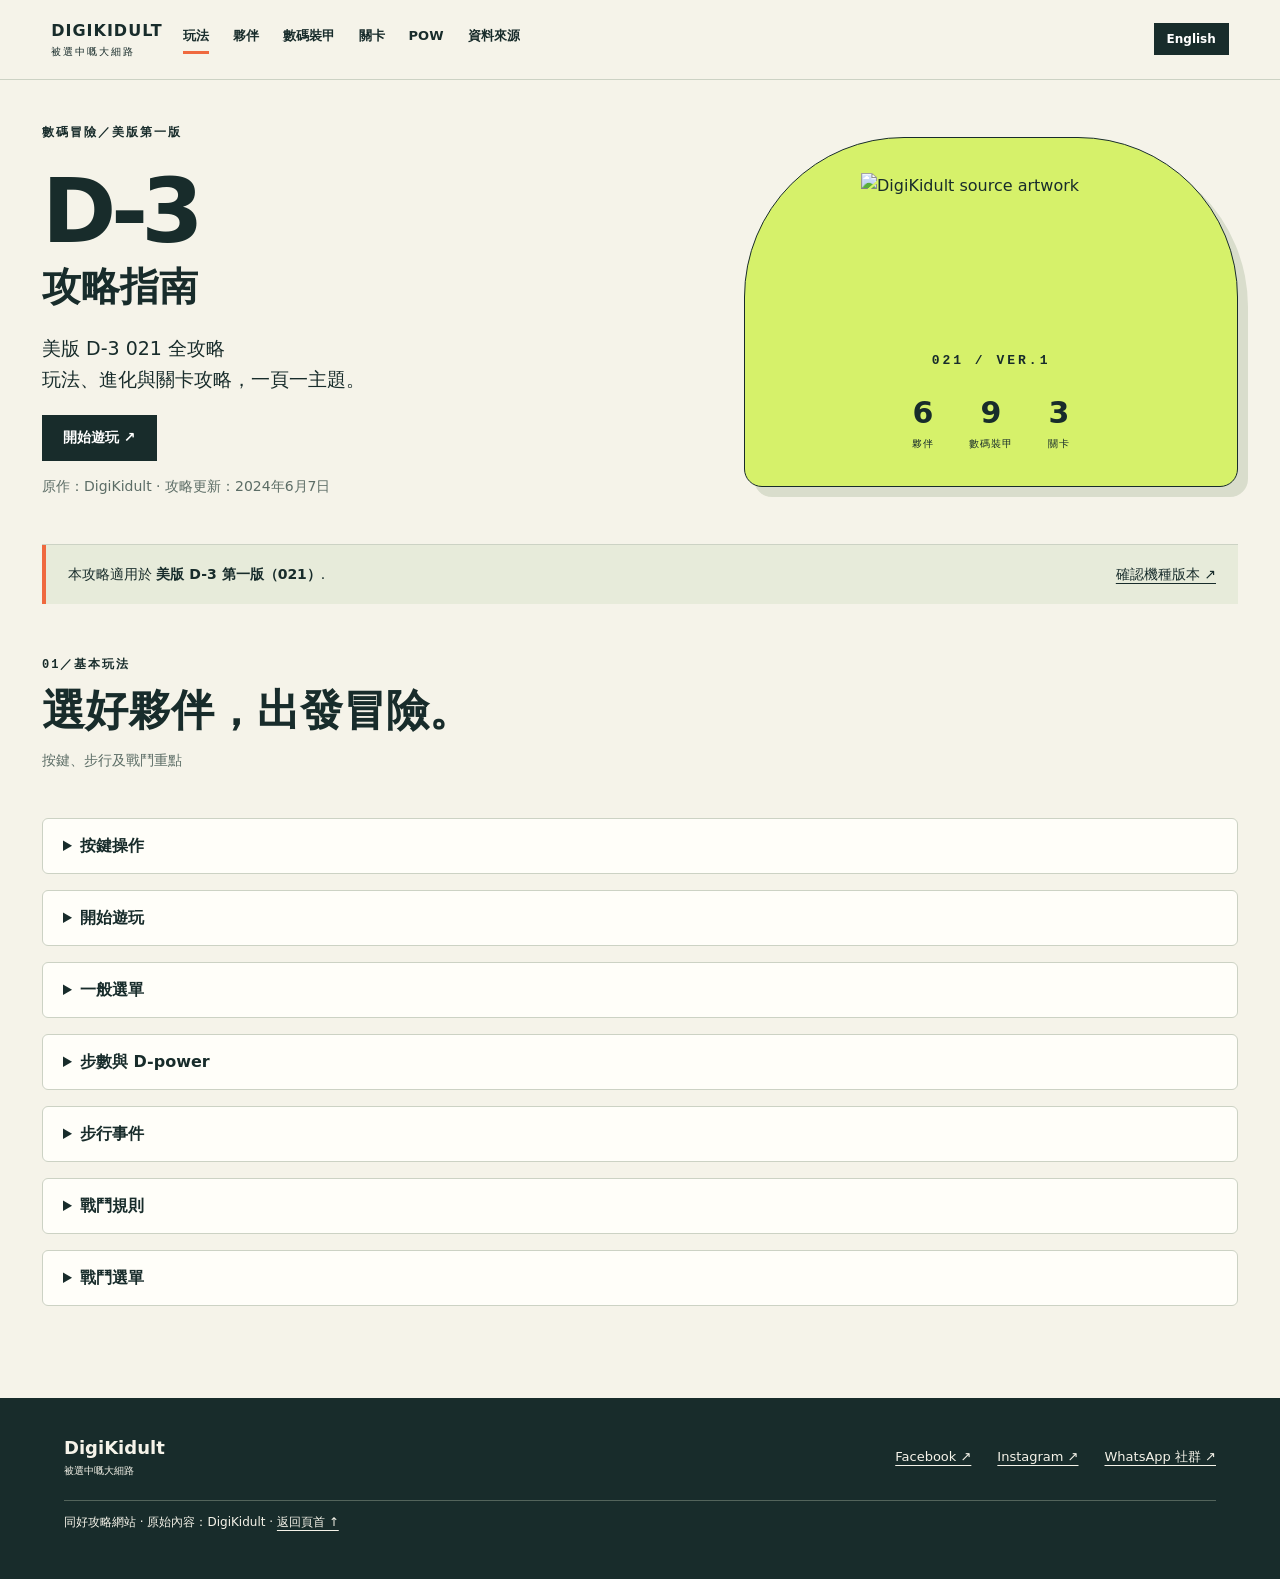
==== D3USv1/index.html @ 5533c7d9 "Add files via upload" ====
<!doctype html><html lang="zh-Hant"><head><meta charset="utf-8"><meta name="viewport" content="width=device-width, initial-scale=1"><meta name="description" content="DigiKidult US D-3 ver.1 (021) guide: controls, partner stats, DigiEggs, POW and walkthrough."><title>D-3 021 Field Guide · DigiKidult</title><link rel="stylesheet" href="styles.css"><script src="app.js" defer></script><script src="interface.js" defer></script></head><body><a class="skip" href="#main">Skip to guide</a><header><a class="brand" href="#top">DIGIKIDULT <span>被選中嘅大細路</span></a><nav aria-label="Guide sections"><a href="#how">Play</a><a href="#partners">Partners</a><a href="#eggs">DigiEggs</a><a href="#walkthrough">Walkthrough</a><a href="#pow">POW</a><a href="#sources">Sources</a></nav></header><main id="main"><section class="hero" id="top"><div><p class="eyebrow">DIGITAL ADVENTURE / US VERSION 1</p><h1>D-3<span>FIELD GUIDE.</span></h1><p class="intro">美版 D-3 021 全攻略<br>Your next step, evolution and boss battle—all in one place.</p><a class="button" href="#how">Start your adventure ↗</a><p class="muted">Source by DigiKidult · Guide dated 7 June 2024</p></div><div class="hero-device"><img class="" src="assets/image62.png" alt="DigiKidult source artwork" loading="lazy"><span>021 / VER.1</span><div class="hero-stats"><b>6<small>PARTNERS</small></b><b>9<small>DIGIEGGS</small></b><b>3<small>AREAS</small></b></div></div></section><aside class="scope">This guide covers <b>US D-3 ver.1 (021)</b>. <a href="http://bit.ly/USdigiviceDB">Check your device version ↗</a></aside><section id="how"><div class="section-title"><p class="eyebrow">01 / THE BASICS</p><h2>Pick a partner. Start walking.</h2><p>Controls, daily play and battle essentials / 玩法</p></div><div class="how-grid"><details class="guide-block" open><summary>Controls / 按鍵</summary><p class="preserve">► ：選擇 (A)| 右上鍵：確定(B) | 右下鍵：取消 (C)</p><p class="preserve">► : Select (A) | Upper Right : Execute (B) |Lower Right: Cancel (C)</p><p class="preserve">設置靜音 : 同時按A+B
Mute: Press A and B simultaneously.</p><img class="control" src="assets/image18.png" alt="Source control illustration" loading="lazy"></details><details class="guide-block" open><summary>Start walking / 開始遊玩</summary><p class="preserve">選擇你的初始顆伴(V仔獸/麻鷹獸/迪露獸/穿山獸/巴達獸)，然後開始步行(搖機)
Choose your initial partner(Veemon/Hawkmon/Armadillomon/Patamon/Tailmon), then start walking(shaking).</p></details><details class="guide-block" open><summary>Everyday menu / 一般選單</summary><p class="preserve">States（狀態）：查看數碼暴龍及其進化之Life及Attack數值，最後查看之數碼暴龍會作為步行顆伴。
Check the Life and Attack stats of your Digimon and their evolution. And select your active partner for the last Digimon you check.

Map（地圖）：共3關，必須順序闖關，不能跳關
Total 3 locations in the game in a fixed order, and you cannot switch between them until you have completed the game

DigiEgg（數碼裝甲）：查看目前擁有的數碼裝甲。
Check the DigiEgg you currently have.

Slot game（老虎機）：轉動輪盤以抽選兩隻數碼暴龍並此結果，以減少或增加關卡距離。
Spin the wheels to get two Digimon, and gain or lose distance depending on what was drawn.

Medical（藥）：受傷時使用
Use this option when you got an injured Digimon.

V.S.（對戰）：與其他暴龍機對戰
Connect and battle with another Digivice/Vpet;</p></details><details class="guide-block" open><summary>Steps & D-power / 步數及DP</summary><p class="preserve">在伙伴步行畫面，按B鍵可查看 Press B button on the walking screen to check:					</p><p class="preserve">Distance( 距離 ): 
- 本關餘下所需步數
Distance remaining on the current map

Steps( 步數 ): 
- 目前已步行的總數
The total number of steps taken

D-power: 
- 進化所需的能量 (成熟期消耗8DP; 完全體消耗12DP ; 究極體需16DP)
Energy for Evolutions 8 DP for Champion, 12 DP for Ultimate, and 16 DP for Mega;)
- 最大99 ; 每100步增加1DP
Max. value:99; Add 1DP every 100 steps

勝率 Winning ratios:
- 對戰勝利百分比
Win percentage ratios against other’s Digivice when we battling</p></details><details class="guide-block" open><summary>Walking events / 隨機事件</summary><p class="preserve">1. 普通戰鬥 Normal Battle</p><p class="preserve">- 步行時，每約400-600步便會出現敵人
When walking, you can be attacked by enemy Digimon for every 400-600 steps</p><p class="preserve">2. 數碼裝甲 DigiEgg</p><p class="preserve">- 反覆按B鍵直到達到4格。成功的話，將隨機獲得數碼裝甲 或 失散的顆伴
Press the B button repeatedly until it reaches 4 bars. If you succeed, you will get a DigiEgg randomly OR a lost partner.</p></details><details class="guide-block" open><summary>Battle rules / 戰鬥相關</summary><p class="preserve">- 每回合有四輪攻擊，以搖機之結果(POW)決定攻擊組合(空炮/有效攻擊)，攻擊力較高的一方能成功攻擊對方
如雙方攻擊力相同，則攻擊該輪會相互抵消。
Each round consists of four turns of attacks, and the combination of null/vaild attacks is determined by the result of your shakes (POW).
The side with the higher attack power, will successfully attacks the opponent.
If both sides have equal attack power, the attacks of this turn will cancel each other out.          
                                                    
-勝負機制：任何一方之數碼暴龍陣亡，即告負
Winning condition: Digimon on either side is defeated, it results in a loss.

- 戰勝獎勵: 有機會得到額外DP
Victory Reward: Chance to receive extra DP

- 戰敗時：距離將額外增加500步。
Defeat in Battle: Results in a penalty of 500 points added to your distance.</p></details><details class="guide-block" open><summary>Battle menu / 戰鬥選單</summary><p class="preserve">戰鬥選單  BATTLE MENU
FIGHT(戰鬥): 
在出現&quot;Count&quot;時搖機，以搖出之POW決定攻擊組合 
When &quot;Count&quot; appears, shake the device and the combination of attacks will be determined by the resulting POW value.

DigiEgg (數碼裝甲):
裝甲進化用，無須使用DP(但戰鬥結束時，有一定機率出現裝甲損壞)
For Armor Evolutions, no DP required. (But a chance of armor damage at the end of battles.)

DIGIVOLVE (進化): [在擊敗所在地區的中Boss前，此項會被隱藏 This will be hidden until the miniboss of the current area is defeated. ]
常規進化用 - 成熟期消耗8DP; 完全體消耗12DP ; 究極體需16DP
For Normal Evolutions - 8 DP for Champion, 12 DP for Ultimate, and 16 DP for Mega

PARTY (換人):
戰鬥中變更顆伴
Change your partner digimon for the fight

ESC (逃走):
逃離戰鬥
Escape from the current battle</p></details></div></section><section id="partners"><div class="section-title"><p class="eyebrow">02 / YOUR TEAM</p><h2>Partner field notes</h2><p>夥伴數值 · Life (HP), Attack (AP) and evolution costs.</p></div><div class="toolbar"><label>Search partners<input id="partner-search" type="search" placeholder="Name, HP, evolution…"></label><label>Evolution stage<select id="stage"><option value="">All stages</option><option>Rookie</option><option>Armor</option><option>Champion</option><option>Ultimate</option><option>Mega</option></select></label><button id="reset" type="button">Reset filters</button><span id="count" role="status" aria-live="polite"></span></div><div class="grid partners"><article class="card" data-stage="Rookie" data-search="V仔獸
Veemon    HP  3.0   AP  1.0    Starting / walking partner. "><img class="" src="assets/image25.png" alt="V仔獸
Veemon " loading="lazy"><span class="tag">Rookie</span><h3>V仔獸
Veemon </h3><div class="stats"><span>HP <b>3.0</b></span><span>AP <b>1.0</b></span></div><p>Starting / walking partner.</p></article><article class="card" data-stage="Rookie" data-search="蟲蟲獸
Wormmon    HP  3.0   AP  1.0    Joins after defeat in Area 2. "><img class="" src="assets/image27.png" alt="蟲蟲獸
Wormmon " loading="lazy"><span class="tag">Rookie</span><h3>蟲蟲獸
Wormmon </h3><div class="stats"><span>HP <b>3.0</b></span><span>AP <b>1.0</b></span></div><p>Joins after defeat in Area 2.</p></article><article class="card" data-stage="Rookie" data-search="麻鷹獸
Hawkmon   HP  3.0   AP  1.0    Starting / walking partner. "><img class="" src="assets/image1.png" alt="麻鷹獸
Hawkmon" loading="lazy"><span class="tag">Rookie</span><h3>麻鷹獸
Hawkmon</h3><div class="stats"><span>HP <b>3.0</b></span><span>AP <b>1.0</b></span></div><p>Starting / walking partner.</p></article><article class="card" data-stage="Rookie" data-search="迪露獸
Tailmon
(神聖環丟失 Holy Ring lost)   HP  3.0   AP  1.0    Starting / walking partner. "><img class="" src="assets/image26.png" alt="迪露獸
Tailmon
(神聖環丟失 Holy Ring lost)" loading="lazy"><span class="tag">Rookie</span><h3>迪露獸
Tailmon
(神聖環丟失 Holy Ring lost)</h3><div class="stats"><span>HP <b>3.0</b></span><span>AP <b>1.0</b></span></div><p>Starting / walking partner.</p></article><article class="card" data-stage="Rookie" data-search="穿山獸
Armadimon   HP  3.0   AP  1.0    Starting / walking partner. "><img class="" src="assets/image31.png" alt="穿山獸
Armadimon" loading="lazy"><span class="tag">Rookie</span><h3>穿山獸
Armadimon</h3><div class="stats"><span>HP <b>3.0</b></span><span>AP <b>1.0</b></span></div><p>Starting / walking partner.</p></article><article class="card" data-stage="Rookie" data-search="巴達獸
Patamon   HP  3.0   AP  1.0    Starting / walking partner. "><img class="" src="assets/image19.png" alt="巴達獸
Patamon" loading="lazy"><span class="tag">Rookie</span><h3>巴達獸
Patamon</h3><div class="stats"><span>HP <b>3.0</b></span><span>AP <b>1.0</b></span></div><p>Starting / walking partner.</p></article><article class="card" data-stage="Armor" data-search="烈焰獸
Flamedramon    HP  5.0   AP  2-4*    AP 2–4 varies each round. "><img class="" src="assets/image90.png" alt="烈焰獸
Flamedramon " loading="lazy"><span class="tag">Armor</span><h3>烈焰獸
Flamedramon </h3><div class="stats"><span>HP <b>5.0</b></span><span>AP <b>2-4*</b></span></div><p>AP 2–4 varies each round.</p></article><article class="card" data-stage="Armor" data-search="鐵鷹獸
Holsmon   HP  5.0   AP  2-4*    AP 2–4 varies each round. "><img class="" src="assets/image34.png" alt="鐵鷹獸
Holsmon" loading="lazy"><span class="tag">Armor</span><h3>鐵鷹獸
Holsmon</h3><div class="stats"><span>HP <b>5.0</b></span><span>AP <b>2-4*</b></span></div><p>AP 2–4 varies each round.</p></article><article class="card" data-stage="Armor" data-search="尼菲迪獸
Nefertimon   HP  7.0   AP  2-4*    AP 2–4 varies each round. "><img class="" src="assets/image2.png" alt="尼菲迪獸
Nefertimon" loading="lazy"><span class="tag">Armor</span><h3>尼菲迪獸
Nefertimon</h3><div class="stats"><span>HP <b>7.0</b></span><span>AP <b>2-4*</b></span></div><p>AP 2–4 varies each round.</p></article><article class="card" data-stage="Armor" data-search="鋼鑽獸
digmon   HP  6.0   AP  2-4*    AP 2–4 varies each round. "><img class="" src="assets/image58.png" alt="鋼鑽獸
digmon" loading="lazy"><span class="tag">Armor</span><h3>鋼鑽獸
digmon</h3><div class="stats"><span>HP <b>6.0</b></span><span>AP <b>2-4*</b></span></div><p>AP 2–4 varies each round.</p></article><article class="card" data-stage="Armor" data-search="天馬獸
Pegasusmon   HP  7.0   AP  2-4*    AP 2–4 varies each round. "><img class="" src="assets/image4.png" alt="天馬獸
Pegasusmon" loading="lazy"><span class="tag">Armor</span><h3>天馬獸
Pegasusmon</h3><div class="stats"><span>HP <b>7.0</b></span><span>AP <b>2-4*</b></span></div><p>AP 2–4 varies each round.</p></article><article class="card" data-stage="Armor" data-search="雷龍獸
Lighdramon   HP  7.0   AP  2-4*    AP 2–4 varies each round. "><img class="" src="assets/image7.png" alt="雷龍獸
Lighdramon" loading="lazy"><span class="tag">Armor</span><h3>雷龍獸
Lighdramon</h3><div class="stats"><span>HP <b>7.0</b></span><span>AP <b>2-4*</b></span></div><p>AP 2–4 varies each round.</p></article><article class="card" data-stage="Armor" data-search="忍者獸
Shurimon   HP  7.0   AP  2-4*    AP 2–4 varies each round. "><img class="" src="assets/image24.png" alt="忍者獸
Shurimon" loading="lazy"><span class="tag">Armor</span><h3>忍者獸
Shurimon</h3><div class="stats"><span>HP <b>7.0</b></span><span>AP <b>2-4*</b></span></div><p>AP 2–4 varies each round.</p></article><article class="card" data-stage="Armor" data-search="潛鯊獸
Sabmarimon   HP  8.0   AP  2-4*    AP 2–4 varies each round. "><img class="" src="assets/image42.png" alt="潛鯊獸
Sabmarimon" loading="lazy"><span class="tag">Armor</span><h3>潛鯊獸
Sabmarimon</h3><div class="stats"><span>HP <b>8.0</b></span><span>AP <b>2-4*</b></span></div><p>AP 2–4 varies each round.</p></article><article class="card" data-stage="Armor" data-search="金甲龍獸
Magnamon   HP  14.0   AP  5.0    Miracles DigiEgg · defeat Baihumon. "><img class="" src="assets/image48.png" alt="金甲龍獸
Magnamon" loading="lazy"><span class="tag">Armor</span><h3>金甲龍獸
Magnamon</h3><div class="stats"><span>HP <b>14.0</b></span><span>AP <b>5.0</b></span></div><p>Miracles DigiEgg · defeat Baihumon.</p></article><article class="card" data-stage="Champion" data-search="V仔獸EX
XV-mon   HP  8.0   AP  3.0    8 DP · defeat the area miniboss first. "><img class="" src="assets/image86.png" alt="V仔獸EX
XV-mon" loading="lazy"><span class="tag">Champion</span><h3>V仔獸EX
XV-mon</h3><div class="stats"><span>HP <b>8.0</b></span><span>AP <b>3.0</b></span></div><p>8 DP · defeat the area miniboss first.</p></article><article class="card" data-stage="Champion" data-search="飛蟲獸
Stingmon   HP  8.0   AP  3.0    8 DP · defeat the area miniboss first. "><img class="" src="assets/image8.png" alt="飛蟲獸
Stingmon" loading="lazy"><span class="tag">Champion</span><h3>飛蟲獸
Stingmon</h3><div class="stats"><span>HP <b>8.0</b></span><span>AP <b>3.0</b></span></div><p>8 DP · defeat the area miniboss first.</p></article><article class="card" data-stage="Champion" data-search="亞古拉獸
Aquilamon   HP  7.0   AP  3.0    8 DP · defeat the area miniboss first. "><img class="" src="assets/image38.png" alt="亞古拉獸
Aquilamon" loading="lazy"><span class="tag">Champion</span><h3>亞古拉獸
Aquilamon</h3><div class="stats"><span>HP <b>7.0</b></span><span>AP <b>3.0</b></span></div><p>8 DP · defeat the area miniboss first.</p></article><article class="card" data-stage="Champion" data-search="迪露獸
Tailmon   HP  7.0   AP  3.0    8 DP · defeat the area miniboss first. "><img class="" src="assets/image29.png" alt="迪露獸
Tailmon" loading="lazy"><span class="tag">Champion</span><h3>迪露獸
Tailmon</h3><div class="stats"><span>HP <b>7.0</b></span><span>AP <b>3.0</b></span></div><p>8 DP · defeat the area miniboss first.</p></article><article class="card" data-stage="Champion" data-search="戰甲獸
Ankylomon   HP  9.0   AP  3.0    8 DP · defeat the area miniboss first. "><img class="" src="assets/image3.png" alt="戰甲獸
Ankylomon" loading="lazy"><span class="tag">Champion</span><h3>戰甲獸
Ankylomon</h3><div class="stats"><span>HP <b>9.0</b></span><span>AP <b>3.0</b></span></div><p>8 DP · defeat the area miniboss first.</p></article><article class="card" data-stage="Champion" data-search="天使獸
Angemon   HP  7.0   AP  3.0    8 DP · defeat the area miniboss first. "><img class="" src="assets/image16.png" alt="天使獸
Angemon" loading="lazy"><span class="tag">Champion</span><h3>天使獸
Angemon</h3><div class="stats"><span>HP <b>7.0</b></span><span>AP <b>3.0</b></span></div><p>8 DP · defeat the area miniboss first.</p></article><article class="card" data-stage="Ultimate" data-search="機甲龍獸
Paildramon   HP  11.0   AP  4.0    12 DP · unlock on first Xuanwumon encounter. "><img class="" src="assets/image22.png" alt="機甲龍獸
Paildramon" loading="lazy"><span class="tag">Ultimate</span><h3>機甲龍獸
Paildramon</h3><div class="stats"><span>HP <b>11.0</b></span><span>AP <b>4.0</b></span></div><p>12 DP · unlock on first Xuanwumon encounter.</p></article><article class="card" data-stage="Ultimate" data-search="恐蜂獸
Dinobeemon   HP  11.0   AP  4.0    12 DP · unlock on first Xuanwumon encounter. "><img class="" src="assets/image23.png" alt="恐蜂獸
Dinobeemon" loading="lazy"><span class="tag">Ultimate</span><h3>恐蜂獸
Dinobeemon</h3><div class="stats"><span>HP <b>11.0</b></span><span>AP <b>4.0</b></span></div><p>12 DP · unlock on first Xuanwumon encounter.</p></article><article class="card" data-stage="Ultimate" data-search="人面戰鷹獸
Silphymon   HP  11.0   AP  4.0    12 DP · unlock on first Xuanwumon encounter. "><img class="" src="assets/image40.png" alt="人面戰鷹獸
Silphymon" loading="lazy"><span class="tag">Ultimate</span><h3>人面戰鷹獸
Silphymon</h3><div class="stats"><span>HP <b>11.0</b></span><span>AP <b>4.0</b></span></div><p>12 DP · unlock on first Xuanwumon encounter.</p></article><article class="card" data-stage="Ultimate" data-search="天女獸
Angelwomon   HP  11.0   AP  4.0    12 DP · unlock on first Xuanwumon encounter. "><img class="" src="assets/image52.png" alt="天女獸
Angelwomon" loading="lazy"><span class="tag">Ultimate</span><h3>天女獸
Angelwomon</h3><div class="stats"><span>HP <b>11.0</b></span><span>AP <b>4.0</b></span></div><p>12 DP · unlock on first Xuanwumon encounter.</p></article><article class="card" data-stage="Ultimate" data-search="古神獸
Shakkoumon   HP  11.0   AP  4.0    12 DP · unlock on first Xuanwumon encounter. "><img class="" src="assets/image12.png" alt="古神獸
Shakkoumon" loading="lazy"><span class="tag">Ultimate</span><h3>古神獸
Shakkoumon</h3><div class="stats"><span>HP <b>11.0</b></span><span>AP <b>4.0</b></span></div><p>12 DP · unlock on first Xuanwumon encounter.</p></article><article class="card" data-stage="Ultimate" data-search="神聖天使獸
Holyangemon   HP  11.0   AP  4.0    12 DP · unlock on first Xuanwumon encounter. "><img class="" src="assets/image6.png" alt="神聖天使獸
Holyangemon" loading="lazy"><span class="tag">Ultimate</span><h3>神聖天使獸
Holyangemon</h3><div class="stats"><span>HP <b>11.0</b></span><span>AP <b>4.0</b></span></div><p>12 DP · unlock on first Xuanwumon encounter.</p></article><article class="card" data-stage="Mega" data-search="帝皇龍甲獸
Imperialdramon   HP  14.0   AP  5.0    16 DP · unlock on first Baihumon encounter. "><img class="" src="assets/image35.png" alt="帝皇龍甲獸
Imperialdramon" loading="lazy"><span class="tag">Mega</span><h3>帝皇龍甲獸
Imperialdramon</h3><div class="stats"><span>HP <b>14.0</b></span><span>AP <b>5.0</b></span></div><p>16 DP · unlock on first Baihumon encounter.</p></article><article class="card" data-stage="Mega" data-search="究極古加獸
Grankuwagamon   HP  14.0   AP  5.0    16 DP · unlock on first Baihumon encounter. "><img class="" src="assets/image15.png" alt="究極古加獸
Grankuwagamon" loading="lazy"><span class="tag">Mega</span><h3>究極古加獸
Grankuwagamon</h3><div class="stats"><span>HP <b>14.0</b></span><span>AP <b>5.0</b></span></div><p>16 DP · unlock on first Baihumon encounter.</p></article><article class="card" data-stage="Mega" data-search="女戰神獸
Valkyrimon   HP  14.0   AP  5.0    16 DP · unlock on first Baihumon encounter. "><img class="" src="assets/image9.png" alt="女戰神獸
Valkyrimon" loading="lazy"><span class="tag">Mega</span><h3>女戰神獸
Valkyrimon</h3><div class="stats"><span>HP <b>14.0</b></span><span>AP <b>5.0</b></span></div><p>16 DP · unlock on first Baihumon encounter.</p></article><article class="card" data-stage="Mega" data-search="聖龍獸
Holydramon   HP  14.0   AP  5.0    16 DP · unlock on first Baihumon encounter. "><img class="" src="assets/image54.png" alt="聖龍獸
Holydramon" loading="lazy"><span class="tag">Mega</span><h3>聖龍獸
Holydramon</h3><div class="stats"><span>HP <b>14.0</b></span><span>AP <b>5.0</b></span></div><p>16 DP · unlock on first Baihumon encounter.</p></article><article class="card" data-stage="Mega" data-search="維京毛人獸
Vikemon   HP  14.0   AP  5.0    16 DP · unlock on first Baihumon encounter. "><img class="" src="assets/image36.png" alt="維京毛人獸
Vikemon" loading="lazy"><span class="tag">Mega</span><h3>維京毛人獸
Vikemon</h3><div class="stats"><span>HP <b>14.0</b></span><span>AP <b>5.0</b></span></div><p>16 DP · unlock on first Baihumon encounter.</p></article><article class="card" data-stage="Mega" data-search="究極天使獸
Seraphimon   HP  14.0   AP  5.0    16 DP · unlock on first Baihumon encounter. "><img class="" src="assets/image98.png" alt="究極天使獸
Seraphimon" loading="lazy"><span class="tag">Mega</span><h3>究極天使獸
Seraphimon</h3><div class="stats"><span>HP <b>14.0</b></span><span>AP <b>5.0</b></span></div><p>16 DP · unlock on first Baihumon encounter.</p></article></div><p id="empty" hidden>No partners match. Try another name or stage.</p></section><section id="eggs"><div class="section-title"><p class="eyebrow">03 / ARMOR UP</p><h2>Nine DigiEggs. New possibilities.</h2><p>數碼裝甲 · Armor evolution uses no DP; armor may be damaged after battle.</p></div><div class="grid"><article class="card" data-search="勇氣 Courage  V仔獸＞烈焰獸
Veemon &amp;gt;Flamedramon   如開始遊戲時選擇/步行時尋找到V仔獸，會自動獲得
If you choose Veemon at the beginning or encounter him while walking,
, will automatically obtain it as starter pack "><img class="" src="assets/image28.png" alt="勇氣 Courage" loading="lazy"><span class="tag">DigiEgg</span><h3>勇氣 Courage</h3><p class="preserve">V仔獸＞烈焰獸
Veemon &gt;Flamedramon </p><p class="preserve">如開始遊戲時選擇/步行時尋找到V仔獸，會自動獲得
If you choose Veemon at the beginning or encounter him while walking,
, will automatically obtain it as starter pack</p></article><article class="card" data-search="友情 
Friendship  V仔獸＞雷龍獸
Veemon &amp;gt;Lighdramon  Acquisition detail not specified in this row. "><img class="" src="assets/image14.png" alt="友情 
Friendship" loading="lazy"><span class="tag">DigiEgg</span><h3>友情 
Friendship</h3><p class="preserve">V仔獸＞雷龍獸
Veemon &gt;Lighdramon</p><p class="preserve">Acquisition detail not specified in this row.</p></article><article class="card" data-search="愛情  
Love  麻鷹獸&amp;gt; 鐵鷹獸
Hawkmon&amp;gt;Holsmon  如開始遊戲時選擇/步行時找到麻鷹獸，會自動獲得
If choosing Hawkmon at the beginning or encounter him while walking,
will automatically obtain it as starter pack "><img class="" src="assets/image77.png" alt="愛情  
Love" loading="lazy"><span class="tag">DigiEgg</span><h3>愛情  
Love</h3><p class="preserve">麻鷹獸&gt; 鐵鷹獸
Hawkmon&gt;Holsmon</p><p class="preserve">如開始遊戲時選擇/步行時找到麻鷹獸，會自動獲得
If choosing Hawkmon at the beginning or encounter him while walking,
will automatically obtain it as starter pack</p></article><article class="card" data-search="純真 
Purity  麻鷹獸&amp;gt;忍者獸
Hawkmon&amp;gt;Shurimon  Acquisition detail not specified in this row. "><img class="" src="assets/image88.png" alt="純真 
Purity" loading="lazy"><span class="tag">DigiEgg</span><h3>純真 
Purity</h3><p class="preserve">麻鷹獸&gt;忍者獸
Hawkmon&gt;Shurimon</p><p class="preserve">Acquisition detail not specified in this row.</p></article><article class="card" data-search="知識 
Knowledge  穿山獸&amp;gt; 鋼鑽獸
Armadimon&amp;gt;digmon  如開始遊戲時選擇/步行時找到穿山獸，會自動獲得
If choosing Armadimon at the beginning or encounter him while walking,
will automatically obtain it as starter pack "><img class="" src="assets/image13.png" alt="知識 
Knowledge" loading="lazy"><span class="tag">DigiEgg</span><h3>知識 
Knowledge</h3><p class="preserve">穿山獸&gt; 鋼鑽獸
Armadimon&gt;digmon</p><p class="preserve">如開始遊戲時選擇/步行時找到穿山獸，會自動獲得
If choosing Armadimon at the beginning or encounter him while walking,
will automatically obtain it as starter pack</p></article><article class="card" data-search="誠實 
Sincerity  穿山獸獸&amp;gt; 潛鯊獸
Armadimon&amp;gt;Sabmarimon  Acquisition detail not specified in this row. "><img class="" src="assets/image47.png" alt="誠實 
Sincerity" loading="lazy"><span class="tag">DigiEgg</span><h3>誠實 
Sincerity</h3><p class="preserve">穿山獸獸&gt; 潛鯊獸
Armadimon&gt;Sabmarimon</p><p class="preserve">Acquisition detail not specified in this row.</p></article><article class="card" data-search="希望 
Hope   巴達獸&amp;gt; 天馬獸
Patamon&amp;gt;Pegasusmon  如開始遊戲時選擇/步行時找到巴達獸，會自動獲得
If choosing Patamon at the beginning or encounter him while walking,
 will automatically obtain it as starter pack "><img class="" src="assets/image10.png" alt="希望 
Hope " loading="lazy"><span class="tag">DigiEgg</span><h3>希望 
Hope </h3><p class="preserve">巴達獸&gt; 天馬獸
Patamon&gt;Pegasusmon</p><p class="preserve">如開始遊戲時選擇/步行時找到巴達獸，會自動獲得
If choosing Patamon at the beginning or encounter him while walking,
 will automatically obtain it as starter pack</p></article><article class="card" data-search="光明 
Light  迪路獸&amp;gt; 尼菲迪獸
Tailmon &amp;gt; Nefertimon  如開始遊戲時選擇/步行時找到迪路獸，會自動獲得
If choosing Tailmon at the beginning or encounter her while walking, 
will automatically obtain it as starter pack "><img class="" src="assets/image11.png" alt="光明 
Light" loading="lazy"><span class="tag">DigiEgg</span><h3>光明 
Light</h3><p class="preserve">迪路獸&gt; 尼菲迪獸
Tailmon &gt; Nefertimon</p><p class="preserve">如開始遊戲時選擇/步行時找到迪路獸，會自動獲得
If choosing Tailmon at the beginning or encounter her while walking, 
will automatically obtain it as starter pack</p></article><article class="card" data-search="奇蹟 
Miracles  V仔獸＞金甲龍獸
Veemon &amp;gt;Magnamon  在第三關擊敗白虎獸後，會自動獲得
Get it after defeating Baihumon at Map 3 "><img class="" src="assets/image21.png" alt="奇蹟 
Miracles" loading="lazy"><span class="tag">DigiEgg</span><h3>奇蹟 
Miracles</h3><p class="preserve">V仔獸＞金甲龍獸
Veemon &gt;Magnamon</p><p class="preserve">在第三關擊敗白虎獸後，會自動獲得
Get it after defeating Baihumon at Map 3</p></article></div></section><section id="walkthrough"><div class="section-title"><p class="eyebrow">04 / THE JOURNEY</p><h2>Three areas. One hidden challenge.</h2><p>關卡資料 · Follow the route in order. Distances are the source’s listed meeting distances.</p></div><article class="area"><div class="area-head"><span class="eyebrow">第一關
Area 1</span><h3>24000.0 <small>steps</small></h3></div><div class="grid"><article class="card" data-search="Miniboss · 14000.0 steps  黑戰鬥暴龍獸
BK Wargreymon
(Life 8| Attack 3)  擊敗此關中Boss前，只能使用裝甲進化
Only Armor Evolution available before defeat the miniboss on this map "><img class="" src="assets/image20.png" alt="Miniboss · 14000.0 steps" loading="lazy"><h3>Miniboss · 14000.0 steps</h3><p class="preserve">黑戰鬥暴龍獸
BK Wargreymon
(Life 8| Attack 3)</p><p class="preserve">擊敗此關中Boss前，只能使用裝甲進化
Only Armor Evolution available before defeat the miniboss on this map</p></article><article class="card" data-search="Destination boss  朱雀獸
Zhuqiaomon
(Life 10| Attack 3)   "><img class="" src="assets/image30.png" alt="Destination boss" loading="lazy"><h3>Destination boss</h3><p class="preserve">朱雀獸
Zhuqiaomon
(Life 10| Attack 3)</p><p class="preserve"></p></article></div><details><summary>Enemy encounters (6)</summary><div class="enemy-list"><p class="preserve">小火焰獸
Petimeramon
(HP1 AP1)</p><p class="preserve">玩具亞古獸
Toyagumon
(HP2 AP1)</p><p class="preserve">獨角馬獸
Yunimon
(HP2 AP2)</p><p class="preserve">鼻屎獸
Vegimon
(HP4 AP2)</p><p class="preserve">飛龍獸
Airdramon
(HP5 AP1)</p><p class="preserve">大角獸
Tuskmon
(HP7 AP3)</p></div></details></article><article class="area"><div class="area-head"><span class="eyebrow">第二關
Area 2</span><h3>30000.0 <small>steps</small></h3></div><div class="grid"><article class="card" data-search="Miniboss · 16000.0 steps  外星獸
Ebemon
(Life 7| Attack 3)  擊敗此關中Boss前，只能使用裝甲進化
Only Armor Evolution available before defeat the miniboss on this map "><img class="" src="assets/image5.png" alt="Miniboss · 16000.0 steps" loading="lazy"><h3>Miniboss · 16000.0 steps</h3><p class="preserve">外星獸
Ebemon
(Life 7| Attack 3)</p><p class="preserve">擊敗此關中Boss前，只能使用裝甲進化
Only Armor Evolution available before defeat the miniboss on this map</p></article><article class="card" data-search="Special event · 30000.0 steps  蟲蟲獸
Wormmon
(Life 3| Attack 1)  擊敗蟲蟲獸後會加入隊伍
Wormmon will join the team after defeat him "><img class="" src="assets/image103.png" alt="Special event · 30000.0 steps" loading="lazy"><h3>Special event · 30000.0 steps</h3><p class="preserve">蟲蟲獸
Wormmon
(Life 3| Attack 1)</p><p class="preserve">擊敗蟲蟲獸後會加入隊伍
Wormmon will join the team after defeat him</p></article><article class="card" data-search="Destination boss  玄武獸
Xuanwumon
(Life 14| Attack 4)  首次對戰：解鎖完全體並強制進化
Unlock Ultimate and force evolution during the 1st battle "><img class="" src="assets/image32.png" alt="Destination boss" loading="lazy"><h3>Destination boss</h3><p class="preserve">玄武獸
Xuanwumon
(Life 14| Attack 4)</p><p class="preserve">首次對戰：解鎖完全體並強制進化
Unlock Ultimate and force evolution during the 1st battle</p></article></div><details><summary>Enemy encounters (6)</summary><div class="enemy-list"><p class="preserve">玩具亞古獸
Toyagumon
(HP2 AP1)</p><p class="preserve">飛龍獸
Airdramon
(HP5 AP1)</p><p class="preserve">巨龍獸
Tyrannomon
(HP4 AP2)</p><p class="preserve">角龍獸
Monochromon
(HP6 AP2)</p><p class="preserve">螳螂獸
Snimon
(HP6 AP3)</p><p class="preserve">獨眼龍獸
Cyclomon
(HP8 AP3)</p></div></details></article><article class="area"><div class="area-head"><span class="eyebrow">第三關
Area 3</span><h3>20000.0 <small>steps</small></h3></div><div class="grid"><article class="card" data-search="Destination boss  青龍獸
Qinglongmon
(Life 8| Attack 5)   "><img class="" src="assets/image17.png" alt="Destination boss" loading="lazy"><h3>Destination boss</h3><p class="preserve">青龍獸
Qinglongmon
(Life 8| Attack 5)</p><p class="preserve"></p></article></div><details><summary>Enemy encounters (4)</summary><div class="enemy-list"><p class="preserve">螳螂獸
Snimon
(HP6 AP3)</p><p class="preserve">獨眼龍獸
Cyclomon
(HP8 AP3)</p><p class="preserve">多達獸
Tortamon
(HP9 AP3)</p><p class="preserve">三頭龍獸
Deltamon
(HP6 AP4)</p></div></details></article><article class="postgame"><p class="eyebrow">POST-GAME / 白虎獸</p><h3>Baihumon · HP 15 / AP 5</h3><img class="" src="assets/image97.png" alt="Baihumon" loading="lazy"><p>Meet all four source conditions:</p><ul><li>Total steps ≥ 120,000</li><li>Defeat Qinglongmon twice</li><li>Collect all partners</li><li>Hold eight DigiEggs</li></ul><p class="preserve">首次對戰：解鎖究極體並強制進化
Unlock Mega and force evolution during the 1st battle

成功擊敗後：解鎖並獲得「奇蹟」裝甲
 Unlock and get DigiEgg &quot;Miracle&quot;after defeat him</p></article></section><section id="pow"><div class="section-title"><p class="eyebrow">05 / BATTLE REFERENCE</p><h2>Make every shake count.</h2><p>Four attack turns per round. The POW result determines the valid / null attack pattern.</p></div><div class="table-wrap"><table><caption>Y = valid attack · N = null attack</caption><thead><tr><th>POW</th><th>Turn 1</th><th>Turn 2</th><th>Turn 3</th><th>Turn 4</th></tr></thead><tbody><tr><td class="">0.0</td><td class="">N</td><td class="">N</td><td class="">N</td><td class="valid">Y</td></tr><tr><td class="">10.0</td><td class="">N</td><td class="valid">Y</td><td class="">N</td><td class="">N</td></tr><tr><td class="">20.0</td><td class="">N</td><td class="">N</td><td class="valid">Y</td><td class="valid">Y</td></tr><tr><td class="">30.0</td><td class="valid">Y</td><td class="">N</td><td class="">N</td><td class="valid">Y</td></tr><tr><td class="">40.0</td><td class="">N</td><td class="valid">Y</td><td class="">N</td><td class="valid">Y</td></tr><tr><td class="">50.0</td><td class="">N</td><td class="valid">Y</td><td class="valid">Y</td><td class="">N</td></tr><tr><td class="">60.0</td><td class="valid">Y</td><td class="">N</td><td class="valid">Y</td><td class="">N</td></tr><tr><td class="">70.0</td><td class="valid">Y</td><td class="">N</td><td class="valid">Y</td><td class="valid">Y</td></tr><tr><td class="">80.0</td><td class="valid">Y</td><td class="valid">Y</td><td class="">N</td><td class="valid">Y</td></tr><tr><td class="">90.0</td><td class="valid">Y</td><td class="valid">Y</td><td class="valid">Y</td><td class="valid">Y</td></tr></tbody></table></div><details><summary>Armor AP observations · incomplete in source</summary><p>The source marks this table “To be updated”. Blank cells remain unknown; no AP values have been inferred.</p><div class="table-wrap"><table><tr><th>POW</th><th>烈焰獸
Flamedramon</th><th>雷龍獸
Lighdramon</th><th>忍者獸
Shurimon</th><th>鋼鑽獸
digmon</th><th>潛鯊獸
Sabmarimon</th><th>天馬獸
Pegasusmon</th><th>尼菲迪獸
Nefertimon</th></tr><tr><td>0.0</td><td>AP3</td><td>—</td><td>—</td><td>—</td><td>—</td><td>AP4</td><td>—</td></tr><tr><td>10.0</td><td>—</td><td>—</td><td>—</td><td>—</td><td>—</td><td>—</td><td>—</td></tr><tr><td>20.0</td><td>—</td><td>—</td><td>—</td><td>—</td><td>—</td><td>—</td><td>—</td></tr><tr><td>30.0</td><td>—</td><td>—</td><td>—</td><td>—</td><td>—</td><td>—</td><td>—</td></tr><tr><td>40.0</td><td>—</td><td>—</td><td>—</td><td>—</td><td>—</td><td>—</td><td>—</td></tr><tr><td>50.0</td><td>—</td><td>—</td><td>—</td><td>—</td><td>—</td><td>AP3</td><td>—</td></tr><tr><td>60.0</td><td>AP4</td><td>—</td><td>—</td><td>—</td><td>—</td><td>AP4</td><td>—</td></tr><tr><td>70.0</td><td>—</td><td>—</td><td>—</td><td>—</td><td>—</td><td>—</td><td>—</td></tr><tr><td>80.0</td><td>—</td><td>—</td><td>—</td><td>—</td><td>—</td><td>AP3</td><td>AP4</td></tr><tr><td>90.0</td><td>—</td><td>—</td><td>—</td><td>—</td><td>—</td><td>AP3</td><td>AP3</td></tr></table></div></details></section><section id="sources"><div class="section-title"><p class="eyebrow">06 / SOURCE NOTES</p><h2>Keep the original in view.</h2></div><div class="notes"><p><a href="https://docs.google.com/spreadsheets/d/1Km1Ipmse2ifw7Xj_ot6t51uHTmq6Jw9cmnZFpdLgxF0/edit">Open the source workbook ↗</a> · <a href="source-data.json" download>Download extracted source data</a></p><ul><li>This guide includes only the four visible source tabs, as requested. Embedded images are packaged locally.</li><li>Hidden tabs are excluded from the website and downloadable source data.</li><li>The armor POW/AP table is incomplete. DigiEgg rows with “-” do not specify acquisition details. Original naming and spelling are retained.</li><li>The DigiKidult Ver.WS website reference could not be located from the previous chat or public search. This design uses readable card grids and a retro field-guide aesthetic; it is not a verified visual match.</li><li>The WhatsApp displayed invite differs from its source hyperlink. This site uses the actual source hyperlink; invite availability is unverified.</li><li>Source text says last updated 7 June 2024; the export was inspected 26 October 2026. Images are supplied workbook assets; original rights remain with their owners.</li></ul></div><h3>Visible source archive / 原始資料</h3><p>Expand a tab to inspect every nonempty cell and all its embedded image placements.</p><details><summary>玩法 | How To Play </summary><p>100 nonempty cells · 3 image placements. Original cell references retained.</p><div class="table-wrap"><table><thead><tr><th>Cell</th><th>Source text</th></tr></thead><tbody><tr><th>A3</th><td class="preserve">美版D-3 021 全攻略</td></tr><tr><th>A4</th><td class="preserve">Guide for US D-3 ver 1</td></tr><tr><th>A6</th><td class="preserve">By DigiKidult 被選中嘅大細路</td></tr><tr><th>A7</th><td class="preserve">最後更新 Last Update: 7 June 2024</td></tr><tr><th>A9</th><td class="preserve">數碼暴龍研究所Whatsapp 社群(Chinese Channel)</td></tr><tr><th>D9</th><td class="preserve">https://chat.whatsapp.com/IIkyFlmj4IUJeGdZ0L3AG2</td></tr><tr><th>A10</th><td class="preserve">DigiKidult 被選中嘅大細路 Facebook page </td></tr><tr><th>D10</th><td class="preserve">https://www.facebook.com/DigiKidult/</td></tr><tr><th>A11</th><td class="preserve">DigiKidult 被選中嘅大細路 Instragram</td></tr><tr><th>D11</th><td class="preserve">https://www.instagram.com/digikidult//</td></tr><tr><th>A13</th><td class="preserve">其他美版暴龍機攻略 Guide for other Digivice:</td></tr><tr><th>A14</th><td class="preserve">美版電波資料整合 (011/012/0125)
Guide for US Digivice Ver 1 / 2 / 2.5</td></tr><tr><th>D14</th><td class="preserve">https://bit.ly/USdigiviceguide</td></tr><tr><th>A15</th><td class="preserve">美版D-3 022全攻略 | Guide for US D-3 ver 2</td></tr><tr><th>D15</th><td class="preserve">https://bit.ly/USD-3ver2</td></tr><tr><th>A16</th><td class="preserve">美版D-3 023全攻略 | Guide for US D-3 ver 3</td></tr><tr><th>D16</th><td class="preserve">https://bit.ly/USD-3ver3</td></tr><tr><th>A17</th><td class="preserve">D-Power 031全攻略 | Guide for US D-Power ver 1</td></tr><tr><th>D17</th><td class="preserve">https://bit.ly/D-powerVer1</td></tr><tr><th>A19</th><td class="preserve">美版D-3如何檢查所屬版本?</td></tr><tr><th>A20</th><td class="preserve">First things first, how to check the version of your US D-3?</td></tr><tr><th>A21</th><td class="preserve">看這個就對了 All your need is in here! </td></tr><tr><th>A22</th><td class="preserve">bit.ly/USdigiviceDB</td></tr><tr><th>A24</th><td class="preserve">按鍵指南 | Navigations</td></tr><tr><th>A25</th><td class="preserve">► ：選擇 (A)| 右上鍵：確定(B) | 右下鍵：取消 (C)</td></tr><tr><th>A26</th><td class="preserve">► : Select (A) | Upper Right : Execute (B) |Lower Right: Cancel (C)</td></tr><tr><th>A35</th><td class="preserve">設置靜音 : 同時按A+B
Mute: Press A and B simultaneously.</td></tr><tr><th>A37</th><td class="preserve">開始遊玩 | Get Started</td></tr><tr><th>A38</th><td class="preserve">選擇你的初始顆伴(V仔獸/麻鷹獸/迪露獸/穿山獸/巴達獸)，然後開始步行(搖機)
Choose your initial partner(Veemon/Hawkmon/Armadillomon/Patamon/Tailmon), then start walking(shaking).</td></tr><tr><th>A40</th><td class="preserve">一般選單 | NON-BATTLE MENU</td></tr><tr><th>A41</th><td class="preserve">States（狀態）：查看數碼暴龍及其進化之Life及Attack數值，最後查看之數碼暴龍會作為步行顆伴。
Check the Life and Attack stats of your Digimon and their evolution. And select your active partner for the last Digimon you check.

Map（地圖）：共3關，必須順序闖關，不能跳關
Total 3 locations in the game in a fixed order, and you cannot switch between them until you have completed the game

DigiEgg（數碼裝甲）：查看目前擁有的數碼裝甲。
Check the DigiEgg you currently have.

Slot game（老虎機）：轉動輪盤以抽選兩隻數碼暴龍並此結果，以減少或增加關卡距離。
Spin the wheels to get two Digimon, and gain or lose distance depending on what was drawn.

Medical（藥）：受傷時使用
Use this option when you got an injured Digimon.

V.S.（對戰）：與其他暴龍機對戰
Connect and battle with another Digivice/Vpet;</td></tr><tr><th>A43</th><td class="preserve">查看步數及DP | Check Steps &amp; D-power</td></tr><tr><th>A44</th><td class="preserve">在伙伴步行畫面，按B鍵可查看 Press B button on the walking screen to check:					</td></tr><tr><th>A45</th><td class="preserve">Distance( 距離 ): 
- 本關餘下所需步數
Distance remaining on the current map

Steps( 步數 ): 
- 目前已步行的總數
The total number of steps taken

D-power: 
- 進化所需的能量 (成熟期消耗8DP; 完全體消耗12DP ; 究極體需16DP)
Energy for Evolutions 8 DP for Champion, 12 DP for Ultimate, and 16 DP for Mega;)
- 最大99 ; 每100步增加1DP
Max. value:99; Add 1DP every 100 steps

勝率 Winning ratios:
- 對戰勝利百分比
Win percentage ratios against other’s Digivice when we battling</td></tr><tr><th>A47</th><td class="preserve">隨機事件 | Events while walking</td></tr><tr><th>A48</th><td class="preserve">1. 普通戰鬥 Normal Battle</td></tr><tr><th>A49</th><td class="preserve">- 步行時，每約400-600步便會出現敵人
When walking, you can be attacked by enemy Digimon for every 400-600 steps</td></tr><tr><th>A51</th><td class="preserve">2. 數碼裝甲 DigiEgg</td></tr><tr><th>A52</th><td class="preserve">- 反覆按B鍵直到達到4格。成功的話，將隨機獲得數碼裝甲 或 失散的顆伴
Press the B button repeatedly until it reaches 4 bars. If you succeed, you will get a DigiEgg randomly OR a lost partner.</td></tr><tr><th>A54</th><td class="preserve">戰鬥相關 | About Battle</td></tr><tr><th>A55</th><td class="preserve">- 每回合有四輪攻擊，以搖機之結果(POW)決定攻擊組合(空炮/有效攻擊)，攻擊力較高的一方能成功攻擊對方
如雙方攻擊力相同，則攻擊該輪會相互抵消。
Each round consists of four turns of attacks, and the combination of null/vaild attacks is determined by the result of your shakes (POW).
The side with the higher attack power, will successfully attacks the opponent.
If both sides have equal attack power, the attacks of this turn will cancel each other out.          
                                                    
-勝負機制：任何一方之數碼暴龍陣亡，即告負
Winning condition: Digimon on either side is defeated, it results in a loss.

- 戰勝獎勵: 有機會得到額外DP
Victory Reward: Chance to receive extra DP

- 戰敗時：距離將額外增加500步。
Defeat in Battle: Results in a penalty of 500 points added to your distance.</td></tr><tr><th>A57</th><td class="preserve">戰鬥選單  BATTLE MENU
FIGHT(戰鬥): 
在出現&quot;Count&quot;時搖機，以搖出之POW決定攻擊組合 
When &quot;Count&quot; appears, shake the device and the combination of attacks will be determined by the resulting POW value.

DigiEgg (數碼裝甲):
裝甲進化用，無須使用DP(但戰鬥結束時，有一定機率出現裝甲損壞)
For Armor Evolutions, no DP required. (But a chance of armor damage at the end of battles.)

DIGIVOLVE (進化): [在擊敗所在地區的中Boss前，此項會被隱藏 This will be hidden until the miniboss of the current area is defeated. ]
常規進化用 - 成熟期消耗8DP; 完全體消耗12DP ; 究極體需16DP
For Normal Evolutions - 8 DP for Champion, 12 DP for Ultimate, and 16 DP for Mega

PARTY (換人):
戰鬥中變更顆伴
Change your partner digimon for the fight

ESC (逃走):
逃離戰鬥
Escape from the current battle</td></tr><tr><th>A59</th><td class="preserve">攻擊組合 |  Combination of attacks</td></tr><tr><th>C60</th><td class="preserve">空炮/有效攻擊 
Null/Vaild attacks</td></tr><tr><th>C61</th><td class="preserve">1st </td></tr><tr><th>D61</th><td class="preserve">2nd</td></tr><tr><th>E61</th><td class="preserve">3rd</td></tr><tr><th>F61</th><td class="preserve">4th</td></tr><tr><th>A62</th><td class="preserve">POW</td></tr><tr><th>B62</th><td class="preserve">0.0</td></tr><tr><th>C62</th><td class="preserve">N</td></tr><tr><th>D62</th><td class="preserve">N</td></tr><tr><th>E62</th><td class="preserve">N</td></tr><tr><th>F62</th><td class="preserve">Y</td></tr><tr><th>B63</th><td class="preserve">10.0</td></tr><tr><th>C63</th><td class="preserve">N</td></tr><tr><th>D63</th><td class="preserve">Y</td></tr><tr><th>E63</th><td class="preserve">N</td></tr><tr><th>F63</th><td class="preserve">N</td></tr><tr><th>B64</th><td class="preserve">20.0</td></tr><tr><th>C64</th><td class="preserve">N</td></tr><tr><th>D64</th><td class="preserve">N</td></tr><tr><th>E64</th><td class="preserve">Y</td></tr><tr><th>F64</th><td class="preserve">Y</td></tr><tr><th>B65</th><td class="preserve">30.0</td></tr><tr><th>C65</th><td class="preserve">Y</td></tr><tr><th>D65</th><td class="preserve">N</td></tr><tr><th>E65</th><td class="preserve">N</td></tr><tr><th>F65</th><td class="preserve">Y</td></tr><tr><th>B66</th><td class="preserve">40.0</td></tr><tr><th>C66</th><td class="preserve">N</td></tr><tr><th>D66</th><td class="preserve">Y</td></tr><tr><th>E66</th><td class="preserve">N</td></tr><tr><th>F66</th><td class="preserve">Y</td></tr><tr><th>B67</th><td class="preserve">50.0</td></tr><tr><th>C67</th><td class="preserve">N</td></tr><tr><th>D67</th><td class="preserve">Y</td></tr><tr><th>E67</th><td class="preserve">Y</td></tr><tr><th>F67</th><td class="preserve">N</td></tr><tr><th>B68</th><td class="preserve">60.0</td></tr><tr><th>C68</th><td class="preserve">Y</td></tr><tr><th>D68</th><td class="preserve">N</td></tr><tr><th>E68</th><td class="preserve">Y</td></tr><tr><th>F68</th><td class="preserve">N</td></tr><tr><th>B69</th><td class="preserve">70.0</td></tr><tr><th>C69</th><td class="preserve">Y</td></tr><tr><th>D69</th><td class="preserve">N</td></tr><tr><th>E69</th><td class="preserve">Y</td></tr><tr><th>F69</th><td class="preserve">Y</td></tr><tr><th>B70</th><td class="preserve">80.0</td></tr><tr><th>C70</th><td class="preserve">Y</td></tr><tr><th>D70</th><td class="preserve">Y</td></tr><tr><th>E70</th><td class="preserve">N</td></tr><tr><th>F70</th><td class="preserve">Y</td></tr><tr><th>B71</th><td class="preserve">90.0</td></tr><tr><th>C71</th><td class="preserve">Y</td></tr><tr><th>D71</th><td class="preserve">Y</td></tr><tr><th>E71</th><td class="preserve">Y</td></tr><tr><th>F71</th><td class="preserve">Y</td></tr><tr><th>C82</th><td class="preserve">END</td></tr></tbody></table></div><div class="image-grid"><figure><img class="" src="assets/image62.png" alt="玩法 | How To Play row 1" loading="lazy"><figcaption>Row 1 · column A</figcaption></figure><figure><img class="" src="assets/image18.png" alt="玩法 | How To Play row 27" loading="lazy"><figcaption>Row 27 · column A</figcaption></figure><figure><img class="" src="assets/image33.png" alt="玩法 | How To Play row 51" loading="lazy"><figcaption>Row 51 · column C</figcaption></figure></div></details><details><summary>夥伴數值 | Partner Stats </summary><p>157 nonempty cells · 42 image placements. Original cell references retained.</p><div class="table-wrap"><table><thead><tr><th>Cell</th><th>Source text</th></tr></thead><tbody><tr><th>A1</th><td class="preserve"> </td></tr><tr><th>A2</th><td class="preserve">夥伴數值 | Partner Stats</td></tr><tr><th>A3</th><td class="preserve">成長期 Rookie</td></tr><tr><th>F4</th><td class="preserve">在第二關擊敗他後自動加入 Will join right after you beat him at Map 2</td></tr><tr><th>A5</th><td class="preserve">Life(HP)</td></tr><tr><th>B5</th><td class="preserve">3.0</td></tr><tr><th>C5</th><td class="preserve">V仔獸
Veemon </td></tr><tr><th>F5</th><td class="preserve">3.0</td></tr><tr><th>G5</th><td class="preserve">蟲蟲獸
Wormmon </td></tr><tr><th>I5</th><td class="preserve">3.0</td></tr><tr><th>J5</th><td class="preserve">麻鷹獸
Hawkmon</td></tr><tr><th>M5</th><td class="preserve">3.0</td></tr><tr><th>N5</th><td class="preserve">迪露獸
Tailmon
(神聖環丟失 Holy Ring lost)</td></tr><tr><th>Q5</th><td class="preserve">3.0</td></tr><tr><th>R5</th><td class="preserve">穿山獸
Armadimon</td></tr><tr><th>U5</th><td class="preserve">3.0</td></tr><tr><th>V5</th><td class="preserve">巴達獸
Patamon</td></tr><tr><th>A6</th><td class="preserve">Attack(AP)</td></tr><tr><th>B6</th><td class="preserve">1.0</td></tr><tr><th>F6</th><td class="preserve">1.0</td></tr><tr><th>I6</th><td class="preserve">1.0</td></tr><tr><th>M6</th><td class="preserve">1.0</td></tr><tr><th>Q6</th><td class="preserve">1.0</td></tr><tr><th>U6</th><td class="preserve">1.0</td></tr><tr><th>A8</th><td class="preserve">裝甲體 Armor </td></tr><tr><th>A10</th><td class="preserve">Life(HP)</td></tr><tr><th>B10</th><td class="preserve">5.0</td></tr><tr><th>D10</th><td class="preserve">烈焰獸
Flamedramon </td></tr><tr><th>I10</th><td class="preserve">5.0</td></tr><tr><th>K10</th><td class="preserve">鐵鷹獸
Holsmon</td></tr><tr><th>M10</th><td class="preserve">7.0</td></tr><tr><th>O10</th><td class="preserve">尼菲迪獸
Nefertimon</td></tr><tr><th>Q10</th><td class="preserve">6.0</td></tr><tr><th>S10</th><td class="preserve">鋼鑽獸
digmon</td></tr><tr><th>U10</th><td class="preserve">7.0</td></tr><tr><th>W10</th><td class="preserve">天馬獸
Pegasusmon</td></tr><tr><th>A11</th><td class="preserve">Attack(AP)</td></tr><tr><th>B11</th><td class="preserve">2-4*</td></tr><tr><th>I11</th><td class="preserve">2-4*</td></tr><tr><th>M11</th><td class="preserve">2-4*</td></tr><tr><th>Q11</th><td class="preserve">2-4*</td></tr><tr><th>U11</th><td class="preserve">2-4*</td></tr><tr><th>A12</th><td class="preserve">Life(HP)</td></tr><tr><th>B12</th><td class="preserve">7.0</td></tr><tr><th>D12</th><td class="preserve">雷龍獸
Lighdramon</td></tr><tr><th>I12</th><td class="preserve">7.0</td></tr><tr><th>K12</th><td class="preserve">忍者獸
Shurimon</td></tr><tr><th>M12</th><td class="preserve">*每回合隨機 Random in each round</td></tr><tr><th>Q12</th><td class="preserve">8.0</td></tr><tr><th>S12</th><td class="preserve">潛鯊獸
Sabmarimon</td></tr><tr><th>U12</th><td class="preserve">*每回合隨機 Random in each round</td></tr><tr><th>A13</th><td class="preserve">Attack(AP)</td></tr><tr><th>B13</th><td class="preserve">2-4*</td></tr><tr><th>I13</th><td class="preserve">2-4*</td></tr><tr><th>Q13</th><td class="preserve">2-4*</td></tr><tr><th>B14</th><td class="preserve">*每回合隨機 Random in each round</td></tr><tr><th>I14</th><td class="preserve">*每回合隨機 Random in each round</td></tr><tr><th>Q14</th><td class="preserve">*每回合隨機 Random in each round</td></tr><tr><th>A16</th><td class="preserve">擊敗白虎獸後，解鎖「奇蹟」裝甲後可進化
After defeating Baihumon, you will unlock the &quot;Miracle&quot; armor for this evolution</td></tr><tr><th>A17</th><td class="preserve">Life(HP)</td></tr><tr><th>B17</th><td class="preserve">14.0</td></tr><tr><th>D17</th><td class="preserve">金甲龍獸
Magnamon</td></tr><tr><th>A18</th><td class="preserve">Attack(AP)</td></tr><tr><th>B18</th><td class="preserve">5.0</td></tr><tr><th>A20</th><td class="preserve">成熟期 Champion</td></tr><tr><th>A21</th><td class="preserve">Life(HP)</td></tr><tr><th>B21</th><td class="preserve">8.0</td></tr><tr><th>C21</th><td class="preserve">V仔獸EX
XV-mon</td></tr><tr><th>F21</th><td class="preserve">8.0</td></tr><tr><th>G21</th><td class="preserve">飛蟲獸
Stingmon</td></tr><tr><th>I21</th><td class="preserve">7.0</td></tr><tr><th>J21</th><td class="preserve">亞古拉獸
Aquilamon</td></tr><tr><th>M21</th><td class="preserve">7.0</td></tr><tr><th>N21</th><td class="preserve">迪露獸
Tailmon</td></tr><tr><th>Q21</th><td class="preserve">9.0</td></tr><tr><th>R21</th><td class="preserve">戰甲獸
Ankylomon</td></tr><tr><th>U21</th><td class="preserve">7.0</td></tr><tr><th>V21</th><td class="preserve">天使獸
Angemon</td></tr><tr><th>A22</th><td class="preserve">Attack(AP)</td></tr><tr><th>B22</th><td class="preserve">3.0</td></tr><tr><th>F22</th><td class="preserve">3.0</td></tr><tr><th>I22</th><td class="preserve">3.0</td></tr><tr><th>M22</th><td class="preserve">3.0</td></tr><tr><th>Q22</th><td class="preserve">3.0</td></tr><tr><th>U22</th><td class="preserve">3.0</td></tr><tr><th>A24</th><td class="preserve">完全體 Ultimate</td></tr><tr><th>A25</th><td class="preserve">初遇玄武獸後：解鎖常規進化至完全期。 When 1st meet Xuanwumon, will unlock the normal evolution to the Ultimate.</td></tr><tr><th>A26</th><td class="preserve">Life(HP)</td></tr><tr><th>B26</th><td class="preserve">11.0</td></tr><tr><th>C26</th><td class="preserve">機甲龍獸
Paildramon</td></tr><tr><th>F26</th><td class="preserve">11.0</td></tr><tr><th>G26</th><td class="preserve">恐蜂獸
Dinobeemon</td></tr><tr><th>I26</th><td class="preserve">11.0</td></tr><tr><th>J26</th><td class="preserve">人面戰鷹獸
Silphymon</td></tr><tr><th>M26</th><td class="preserve">11.0</td></tr><tr><th>N26</th><td class="preserve">天女獸
Angelwomon</td></tr><tr><th>Q26</th><td class="preserve">11.0</td></tr><tr><th>R26</th><td class="preserve">古神獸
Shakkoumon</td></tr><tr><th>U26</th><td class="preserve">11.0</td></tr><tr><th>V26</th><td class="preserve">神聖天使獸
Holyangemon</td></tr><tr><th>A27</th><td class="preserve">Attack(AP)</td></tr><tr><th>B27</th><td class="preserve">4.0</td></tr><tr><th>F27</th><td class="preserve">4.0</td></tr><tr><th>I27</th><td class="preserve">4.0</td></tr><tr><th>M27</th><td class="preserve">4.0</td></tr><tr><th>Q27</th><td class="preserve">4.0</td></tr><tr><th>U27</th><td class="preserve">4.0</td></tr><tr><th>A29</th><td class="preserve">究極體 Mega</td></tr><tr><th>A30</th><td class="preserve">初遇白虎獸：解鎖常規進化至究極體。 When 1st meet Baihumon, will unlock the normal evolution to the Mega during the battle.</td></tr><tr><th>A31</th><td class="preserve">Life(HP)</td></tr><tr><th>B31</th><td class="preserve">14.0</td></tr><tr><th>C31</th><td class="preserve">帝皇龍甲獸
Imperialdramon</td></tr><tr><th>F31</th><td class="preserve">14.0</td></tr><tr><th>G31</th><td class="preserve">究極古加獸
Grankuwagamon</td></tr><tr><th>I31</th><td class="preserve">14.0</td></tr><tr><th>J31</th><td class="preserve">女戰神獸
Valkyrimon</td></tr><tr><th>M31</th><td class="preserve">14.0</td></tr><tr><th>N31</th><td class="preserve">聖龍獸
Holydramon</td></tr><tr><th>Q31</th><td class="preserve">14.0</td></tr><tr><th>R31</th><td class="preserve">維京毛人獸
Vikemon</td></tr><tr><th>U31</th><td class="preserve">14.0</td></tr><tr><th>V31</th><td class="preserve">究極天使獸
Seraphimon</td></tr><tr><th>A32</th><td class="preserve">Attack(AP)</td></tr><tr><th>B32</th><td class="preserve">5.0</td></tr><tr><th>F32</th><td class="preserve">5.0</td></tr><tr><th>I32</th><td class="preserve">5.0</td></tr><tr><th>M32</th><td class="preserve">5.0</td></tr><tr><th>Q32</th><td class="preserve">5.0</td></tr><tr><th>U32</th><td class="preserve">5.0</td></tr><tr><th>B36</th><td class="preserve">POW對裝甲體之AP影響 The implications of POW on AP of Armor-level Digimons (To be updated)</td></tr><tr><th>A37</th><td class="preserve">POW</td></tr><tr><th>B37</th><td class="preserve">烈焰獸
Flamedramon</td></tr><tr><th>D37</th><td class="preserve">雷龍獸
Lighdramon</td></tr><tr><th>F37</th><td class="preserve">忍者獸
Shurimon</td></tr><tr><th>G37</th><td class="preserve">鋼鑽獸
digmon</td></tr><tr><th>H37</th><td class="preserve">潛鯊獸
Sabmarimon</td></tr><tr><th>I37</th><td class="preserve">天馬獸
Pegasusmon</td></tr><tr><th>K37</th><td class="preserve">尼菲迪獸
Nefertimon</td></tr><tr><th>A39</th><td class="preserve">0.0</td></tr><tr><th>B39</th><td class="preserve">AP3</td></tr><tr><th>I39</th><td class="preserve">AP4</td></tr><tr><th>A40</th><td class="preserve">10.0</td></tr><tr><th>A41</th><td class="preserve">20.0</td></tr><tr><th>A42</th><td class="preserve">30.0</td></tr><tr><th>A43</th><td class="preserve">40.0</td></tr><tr><th>A44</th><td class="preserve">50.0</td></tr><tr><th>I44</th><td class="preserve">AP3</td></tr><tr><th>A45</th><td class="preserve">60.0</td></tr><tr><th>B45</th><td class="preserve">AP4</td></tr><tr><th>I45</th><td class="preserve">AP4</td></tr><tr><th>A46</th><td class="preserve">70.0</td></tr><tr><th>A47</th><td class="preserve">80.0</td></tr><tr><th>I47</th><td class="preserve">AP3</td></tr><tr><th>K47</th><td class="preserve">AP4</td></tr><tr><th>A48</th><td class="preserve">90.0</td></tr><tr><th>I48</th><td class="preserve">AP3</td></tr><tr><th>K48</th><td class="preserve">AP3</td></tr></tbody></table></div><div class="image-grid"><figure><img class="" src="assets/image25.png" alt="夥伴數值 | Partner Stats row 5" loading="lazy"><figcaption>Row 5 · column E</figcaption></figure><figure><img class="" src="assets/image27.png" alt="夥伴數值 | Partner Stats row 5" loading="lazy"><figcaption>Row 5 · column H</figcaption></figure><figure><img class="" src="assets/image1.png" alt="夥伴數值 | Partner Stats row 5" loading="lazy"><figcaption>Row 5 · column L</figcaption></figure><figure><img class="" src="assets/image26.png" alt="夥伴數值 | Partner Stats row 5" loading="lazy"><figcaption>Row 5 · column P</figcaption></figure><figure><img class="" src="assets/image31.png" alt="夥伴數值 | Partner Stats row 5" loading="lazy"><figcaption>Row 5 · column T</figcaption></figure><figure><img class="" src="assets/image19.png" alt="夥伴數值 | Partner Stats row 5" loading="lazy"><figcaption>Row 5 · column X</figcaption></figure><figure><img class="" src="assets/image28.png" alt="夥伴數值 | Partner Stats row 10" loading="lazy"><figcaption>Row 10 · column C</figcaption></figure><figure><img class="" src="assets/image90.png" alt="夥伴數值 | Partner Stats row 10" loading="lazy"><figcaption>Row 10 · column E</figcaption></figure><figure><img class="" src="assets/image77.png" alt="夥伴數值 | Partner Stats row 10" loading="lazy"><figcaption>Row 10 · column J</figcaption></figure><figure><img class="" src="assets/image34.png" alt="夥伴數值 | Partner Stats row 10" loading="lazy"><figcaption>Row 10 · column L</figcaption></figure><figure><img class="" src="assets/image11.png" alt="夥伴數值 | Partner Stats row 10" loading="lazy"><figcaption>Row 10 · column N</figcaption></figure><figure><img class="" src="assets/image2.png" alt="夥伴數值 | Partner Stats row 10" loading="lazy"><figcaption>Row 10 · column P</figcaption></figure><figure><img class="" src="assets/image13.png" alt="夥伴數值 | Partner Stats row 10" loading="lazy"><figcaption>Row 10 · column R</figcaption></figure><figure><img class="" src="assets/image58.png" alt="夥伴數值 | Partner Stats row 10" loading="lazy"><figcaption>Row 10 · column T</figcaption></figure><figure><img class="" src="assets/image10.png" alt="夥伴數值 | Partner Stats row 10" loading="lazy"><figcaption>Row 10 · column V</figcaption></figure><figure><img class="" src="assets/image4.png" alt="夥伴數值 | Partner Stats row 10" loading="lazy"><figcaption>Row 10 · column X</figcaption></figure><figure><img class="" src="assets/image14.png" alt="夥伴數值 | Partner Stats row 12" loading="lazy"><figcaption>Row 12 · column C</figcaption></figure><figure><img class="" src="assets/image7.png" alt="夥伴數值 | Partner Stats row 12" loading="lazy"><figcaption>Row 12 · column E</figcaption></figure><figure><img class="" src="assets/image88.png" alt="夥伴數值 | Partner Stats row 12" loading="lazy"><figcaption>Row 12 · column J</figcaption></figure><figure><img class="" src="assets/image24.png" alt="夥伴數值 | Partner Stats row 12" loading="lazy"><figcaption>Row 12 · column L</figcaption></figure><figure><img class="" src="assets/image47.png" alt="夥伴數值 | Partner Stats row 12" loading="lazy"><figcaption>Row 12 · column R</figcaption></figure><figure><img class="" src="assets/image42.png" alt="夥伴數值 | Partner Stats row 12" loading="lazy"><figcaption>Row 12 · column T</figcaption></figure><figure><img class="" src="assets/image21.png" alt="夥伴數值 | Partner Stats row 17" loading="lazy"><figcaption>Row 17 · column C</figcaption></figure><figure><img class="" src="assets/image48.png" alt="夥伴數值 | Partner Stats row 17" loading="lazy"><figcaption>Row 17 · column E</figcaption></figure><figure><img class="" src="assets/image86.png" alt="夥伴數值 | Partner Stats row 21" loading="lazy"><figcaption>Row 21 · column E</figcaption></figure><figure><img class="" src="assets/image8.png" alt="夥伴數值 | Partner Stats row 21" loading="lazy"><figcaption>Row 21 · column H</figcaption></figure><figure><img class="" src="assets/image38.png" alt="夥伴數值 | Partner Stats row 21" loading="lazy"><figcaption>Row 21 · column L</figcaption></figure><figure><img class="" src="assets/image29.png" alt="夥伴數值 | Partner Stats row 21" loading="lazy"><figcaption>Row 21 · column P</figcaption></figure><figure><img class="" src="assets/image3.png" alt="夥伴數值 | Partner Stats row 21" loading="lazy"><figcaption>Row 21 · column T</figcaption></figure><figure><img class="" src="assets/image16.png" alt="夥伴數值 | Partner Stats row 21" loading="lazy"><figcaption>Row 21 · column X</figcaption></figure><figure><img class="" src="assets/image22.png" alt="夥伴數值 | Partner Stats row 26" loading="lazy"><figcaption>Row 26 · column E</figcaption></figure><figure><img class="" src="assets/image23.png" alt="夥伴數值 | Partner Stats row 26" loading="lazy"><figcaption>Row 26 · column H</figcaption></figure><figure><img class="" src="assets/image40.png" alt="夥伴數值 | Partner Stats row 26" loading="lazy"><figcaption>Row 26 · column L</figcaption></figure><figure><img class="" src="assets/image52.png" alt="夥伴數值 | Partner Stats row 26" loading="lazy"><figcaption>Row 26 · column P</figcaption></figure><figure><img class="" src="assets/image12.png" alt="夥伴數值 | Partner Stats row 26" loading="lazy"><figcaption>Row 26 · column T</figcaption></figure><figure><img class="" src="assets/image6.png" alt="夥伴數值 | Partner Stats row 26" loading="lazy"><figcaption>Row 26 · column X</figcaption></figure><figure><img class="" src="assets/image35.png" alt="夥伴數值 | Partner Stats row 31" loading="lazy"><figcaption>Row 31 · column E</figcaption></figure><figure><img class="" src="assets/image15.png" alt="夥伴數值 | Partner Stats row 31" loading="lazy"><figcaption>Row 31 · column H</figcaption></figure><figure><img class="" src="assets/image9.png" alt="夥伴數值 | Partner Stats row 31" loading="lazy"><figcaption>Row 31 · column L</figcaption></figure><figure><img class="" src="assets/image54.png" alt="夥伴數值 | Partner Stats row 31" loading="lazy"><figcaption>Row 31 · column P</figcaption></figure><figure><img class="" src="assets/image36.png" alt="夥伴數值 | Partner Stats row 31" loading="lazy"><figcaption>Row 31 · column T</figcaption></figure><figure><img class="" src="assets/image98.png" alt="夥伴數值 | Partner Stats row 31" loading="lazy"><figcaption>Row 31 · column X</figcaption></figure></div></details><details><summary>數碼裝甲 | DigiEgg </summary><p>32 nonempty cells · 9 image placements. Original cell references retained.</p><div class="table-wrap"><table><thead><tr><th>Cell</th><th>Source text</th></tr></thead><tbody><tr><th>A1</th><td class="preserve">數碼裝甲 | DigiEgg</td></tr><tr><th>A3</th><td class="preserve">數碼裝甲 DigiEgg</td></tr><tr><th>D3</th><td class="preserve">裝甲進化 Armor Evolution</td></tr><tr><th>F3</th><td class="preserve">備注 Remark</td></tr><tr><th>A4</th><td class="preserve">勇氣 Courage</td></tr><tr><th>D4</th><td class="preserve">V仔獸＞烈焰獸
Veemon &gt;Flamedramon </td></tr><tr><th>F4</th><td class="preserve">如開始遊戲時選擇/步行時尋找到V仔獸，會自動獲得
If you choose Veemon at the beginning or encounter him while walking,
, will automatically obtain it as starter pack</td></tr><tr><th>A5</th><td class="preserve">友情 
Friendship</td></tr><tr><th>D5</th><td class="preserve">V仔獸＞雷龍獸
Veemon &gt;Lighdramon</td></tr><tr><th>F5</th><td class="preserve">-</td></tr><tr><th>A6</th><td class="preserve">愛情  
Love</td></tr><tr><th>D6</th><td class="preserve">麻鷹獸&gt; 鐵鷹獸
Hawkmon&gt;Holsmon</td></tr><tr><th>F6</th><td class="preserve">如開始遊戲時選擇/步行時找到麻鷹獸，會自動獲得
If choosing Hawkmon at the beginning or encounter him while walking,
will automatically obtain it as starter pack</td></tr><tr><th>A7</th><td class="preserve">純真 
Purity</td></tr><tr><th>D7</th><td class="preserve">麻鷹獸&gt;忍者獸
Hawkmon&gt;Shurimon</td></tr><tr><th>F7</th><td class="preserve">-</td></tr><tr><th>A8</th><td class="preserve">知識 
Knowledge</td></tr><tr><th>D8</th><td class="preserve">穿山獸&gt; 鋼鑽獸
Armadimon&gt;digmon</td></tr><tr><th>F8</th><td class="preserve">如開始遊戲時選擇/步行時找到穿山獸，會自動獲得
If choosing Armadimon at the beginning or encounter him while walking,
will automatically obtain it as starter pack</td></tr><tr><th>A9</th><td class="preserve">誠實 
Sincerity</td></tr><tr><th>D9</th><td class="preserve">穿山獸獸&gt; 潛鯊獸
Armadimon&gt;Sabmarimon</td></tr><tr><th>F9</th><td class="preserve">-</td></tr><tr><th>A10</th><td class="preserve">希望 
Hope </td></tr><tr><th>D10</th><td class="preserve">巴達獸&gt; 天馬獸
Patamon&gt;Pegasusmon</td></tr><tr><th>F10</th><td class="preserve">如開始遊戲時選擇/步行時找到巴達獸，會自動獲得
If choosing Patamon at the beginning or encounter him while walking,
 will automatically obtain it as starter pack</td></tr><tr><th>A11</th><td class="preserve">光明 
Light</td></tr><tr><th>D11</th><td class="preserve">迪路獸&gt; 尼菲迪獸
Tailmon &gt; Nefertimon</td></tr><tr><th>F11</th><td class="preserve">如開始遊戲時選擇/步行時找到迪路獸，會自動獲得
If choosing Tailmon at the beginning or encounter her while walking, 
will automatically obtain it as starter pack</td></tr><tr><th>A12</th><td class="preserve">奇蹟 
Miracles</td></tr><tr><th>D12</th><td class="preserve">V仔獸＞金甲龍獸
Veemon &gt;Magnamon</td></tr><tr><th>F12</th><td class="preserve">在第三關擊敗白虎獸後，會自動獲得
Get it after defeating Baihumon at Map 3</td></tr><tr><th>E22</th><td class="preserve">END</td></tr></tbody></table></div><div class="image-grid"><figure><img class="" src="assets/image28.png" alt="數碼裝甲 | DigiEgg row 4" loading="lazy"><figcaption>Row 4 · column C</figcaption></figure><figure><img class="" src="assets/image14.png" alt="數碼裝甲 | DigiEgg row 5" loading="lazy"><figcaption>Row 5 · column C</figcaption></figure><figure><img class="" src="assets/image77.png" alt="數碼裝甲 | DigiEgg row 6" loading="lazy"><figcaption>Row 6 · column C</figcaption></figure><figure><img class="" src="assets/image88.png" alt="數碼裝甲 | DigiEgg row 7" loading="lazy"><figcaption>Row 7 · column C</figcaption></figure><figure><img class="" src="assets/image13.png" alt="數碼裝甲 | DigiEgg row 8" loading="lazy"><figcaption>Row 8 · column C</figcaption></figure><figure><img class="" src="assets/image47.png" alt="數碼裝甲 | DigiEgg row 9" loading="lazy"><figcaption>Row 9 · column C</figcaption></figure><figure><img class="" src="assets/image10.png" alt="數碼裝甲 | DigiEgg row 10" loading="lazy"><figcaption>Row 10 · column C</figcaption></figure><figure><img class="" src="assets/image11.png" alt="數碼裝甲 | DigiEgg row 11" loading="lazy"><figcaption>Row 11 · column C</figcaption></figure><figure><img class="" src="assets/image21.png" alt="數碼裝甲 | DigiEgg row 12" loading="lazy"><figcaption>Row 12 · column C</figcaption></figure></div></details><details><summary>關卡資料 |  Walkthrough </summary><p>55 nonempty cells · 7 image placements. Original cell references retained.</p><div class="table-wrap"><table><thead><tr><th>Cell</th><th>Source text</th></tr></thead><tbody><tr><th>A1</th><td class="preserve">關卡資料 |  Walkthrough</td></tr><tr><th>B2</th><td class="preserve">關卡步數
Total distance</td></tr><tr><th>C2</th><td class="preserve">相遇點
Meeting Distance</td></tr><tr><th>D2</th><td class="preserve">中Boss
MiniBoss</td></tr><tr><th>G2</th><td class="preserve">相遇點
Meeting Distance</td></tr><tr><th>H2</th><td class="preserve">特別事件
Special Event</td></tr><tr><th>K2</th><td class="preserve">終點：大Boss
Destination: Big Boss</td></tr><tr><th>N2</th><td class="preserve">敵人
Enemy </td></tr><tr><th>A3</th><td class="preserve">第一關
Area 1</td></tr><tr><th>B3</th><td class="preserve">24000.0</td></tr><tr><th>C3</th><td class="preserve">14000.0</td></tr><tr><th>D3</th><td class="preserve">黑戰鬥暴龍獸
BK Wargreymon
(Life 8| Attack 3)</td></tr><tr><th>K3</th><td class="preserve">朱雀獸
Zhuqiaomon
(Life 10| Attack 3)</td></tr><tr><th>N3</th><td class="preserve">小火焰獸
Petimeramon
(HP1 AP1)</td></tr><tr><th>O3</th><td class="preserve">玩具亞古獸
Toyagumon
(HP2 AP1)</td></tr><tr><th>P3</th><td class="preserve">獨角馬獸
Yunimon
(HP2 AP2)</td></tr><tr><th>Q3</th><td class="preserve">鼻屎獸
Vegimon
(HP4 AP2)</td></tr><tr><th>R3</th><td class="preserve">飛龍獸
Airdramon
(HP5 AP1)</td></tr><tr><th>S3</th><td class="preserve">大角獸
Tuskmon
(HP7 AP3)</td></tr><tr><th>C4</th><td class="preserve">擊敗此關中Boss前，只能使用裝甲進化
Only Armor Evolution available before defeat the miniboss on this map</td></tr><tr><th>A5</th><td class="preserve">第二關
Area 2</td></tr><tr><th>B5</th><td class="preserve">30000.0</td></tr><tr><th>C5</th><td class="preserve">16000.0</td></tr><tr><th>D5</th><td class="preserve">外星獸
Ebemon
(Life 7| Attack 3)</td></tr><tr><th>G5</th><td class="preserve">30000.0</td></tr><tr><th>H5</th><td class="preserve">蟲蟲獸
Wormmon
(Life 3| Attack 1)</td></tr><tr><th>K5</th><td class="preserve">玄武獸
Xuanwumon
(Life 14| Attack 4)</td></tr><tr><th>N5</th><td class="preserve">玩具亞古獸
Toyagumon
(HP2 AP1)</td></tr><tr><th>O5</th><td class="preserve">飛龍獸
Airdramon
(HP5 AP1)</td></tr><tr><th>P5</th><td class="preserve">巨龍獸
Tyrannomon
(HP4 AP2)</td></tr><tr><th>Q5</th><td class="preserve">角龍獸
Monochromon
(HP6 AP2)</td></tr><tr><th>R5</th><td class="preserve">螳螂獸
Snimon
(HP6 AP3)</td></tr><tr><th>S5</th><td class="preserve">獨眼龍獸
Cyclomon
(HP8 AP3)</td></tr><tr><th>C6</th><td class="preserve">擊敗此關中Boss前，只能使用裝甲進化
Only Armor Evolution available before defeat the miniboss on this map</td></tr><tr><th>G6</th><td class="preserve">擊敗蟲蟲獸後會加入隊伍
Wormmon will join the team after defeat him</td></tr><tr><th>K6</th><td class="preserve">首次對戰：解鎖完全體並強制進化
Unlock Ultimate and force evolution during the 1st battle</td></tr><tr><th>A7</th><td class="preserve">第三關
Area 3</td></tr><tr><th>B7</th><td class="preserve">20000.0</td></tr><tr><th>K7</th><td class="preserve">青龍獸
Qinglongmon
(Life 8| Attack 5)</td></tr><tr><th>N7</th><td class="preserve">螳螂獸
Snimon
(HP6 AP3)</td></tr><tr><th>O7</th><td class="preserve">獨眼龍獸
Cyclomon
(HP8 AP3)</td></tr><tr><th>P7</th><td class="preserve">多達獸
Tortamon
(HP9 AP3)</td></tr><tr><th>Q7</th><td class="preserve">三頭龍獸
Deltamon
(HP6 AP4)</td></tr><tr><th>A10</th><td class="preserve">通關後 | Post-game </td></tr><tr><th>A11</th><td class="preserve">終極Boss 
Ultimate Boss</td></tr><tr><th>E11</th><td class="preserve">出現條件 
How to trigger</td></tr><tr><th>H11</th><td class="preserve">解鎖隱藏要素獎勵 
Rewards for the Hidden Level</td></tr><tr><th>A12</th><td class="preserve">白虎獸
Baihumon
(Life 15 Attack 5)</td></tr><tr><th>E12</th><td class="preserve">1. 總步數 Total Steps:</td></tr><tr><th>G12</th><td class="preserve">&gt;=120,000</td></tr><tr><th>H12</th><td class="preserve">首次對戰：解鎖究極體並強制進化
Unlock Mega and force evolution during the 1st battle

成功擊敗後：解鎖並獲得「奇蹟」裝甲
 Unlock and get DigiEgg &quot;Miracle&quot;after defeat him</td></tr><tr><th>E13</th><td class="preserve">2. 擊敗青龍獸兩次 Defeated Qinglongmon twice</td></tr><tr><th>E14</th><td class="preserve">3. 已取得所有顆伴 Got all partners</td></tr><tr><th>E15</th><td class="preserve">4. 持有8種數碼裝甲 Have 8 DigiEggs on hand</td></tr><tr><th>A20</th><td class="preserve">END</td></tr></tbody></table></div><div class="image-grid"><figure><img class="" src="assets/image20.png" alt="關卡資料 |  Walkthrough row 3" loading="lazy"><figcaption>Row 3 · column F</figcaption></figure><figure><img class="" src="assets/image30.png" alt="關卡資料 |  Walkthrough row 3" loading="lazy"><figcaption>Row 3 · column M</figcaption></figure><figure><img class="" src="assets/image5.png" alt="關卡資料 |  Walkthrough row 5" loading="lazy"><figcaption>Row 5 · column F</figcaption></figure><figure><img class="" src="assets/image103.png" alt="關卡資料 |  Walkthrough row 5" loading="lazy"><figcaption>Row 5 · column J</figcaption></figure><figure><img class="" src="assets/image32.png" alt="關卡資料 |  Walkthrough row 5" loading="lazy"><figcaption>Row 5 · column M</figcaption></figure><figure><img class="" src="assets/image17.png" alt="關卡資料 |  Walkthrough row 7" loading="lazy"><figcaption>Row 7 · column M</figcaption></figure><figure><img class="" src="assets/image97.png" alt="關卡資料 |  Walkthrough row 13" loading="lazy"><figcaption>Row 13 · column D</figcaption></figure></div></details></section></main><footer><div class="social"><b>DigiKidult <span>被選中嘅大細路</span></b><a href="https://www.facebook.com/DigiKidult/">Facebook ↗</a><a href="https://www.instagram.com/digikidult/">Instagram ↗</a><a href="https://chat.whatsapp.com/FSd2Dst8F070xc5uv9ev4U">WhatsApp 社群 ↗</a></div><p>Fan-made reference · Source content credited to DigiKidult · <a href="#top">Back to top ↑</a></p></footer></body></html>
---- D3USv1/styles.css ----
:root{--paper:#f5f3e9;--ink:#182c2b;--muted:#5c6d66;--line:#ccd2c4;--green:#d6f16a;--orange:#ef693f;--white:#fffef9}*{box-sizing:border-box}html{scroll-behavior:smooth;scroll-padding-top:95px}body{margin:0;background:var(--paper);color:var(--ink);font:16px/1.65 system-ui,-apple-system,'Segoe UI',sans-serif}a{color:inherit;text-underline-offset:4px}a:hover{color:#9c391d}header{position:sticky;top:0;z-index:5;background:var(--paper);border-bottom:1px solid var(--line);padding:18px 4%;display:flex;align-items:center;justify-content:space-between;gap:20px}.brand{font-weight:900;letter-spacing:1px;text-decoration:none;white-space:nowrap}.brand span{display:block;font-size:10px;letter-spacing:2px;font-weight:500}nav{display:flex;gap:24px;overflow:auto}nav a{font-size:13px;text-decoration:none;font-weight:650;white-space:nowrap}main{max-width:1260px;margin:auto;padding:0 32px}section{padding:76px 0;border-bottom:1px solid var(--line)}.hero{display:grid;grid-template-columns:1.3fr 1fr;gap:60px;align-items:center;min-height:560px}.eyebrow{font:700 12px/1.5 ui-monospace,monospace;letter-spacing:2px;text-transform:uppercase}h1{font-size:clamp(70px,9vw,124px);line-height:.93;letter-spacing:-7px;margin:28px 0}h1 span{display:block;font-size:.43em;letter-spacing:-2px;margin-top:16px}h2{font-size:clamp(28px,4vw,43px);line-height:1.15;letter-spacing:-1.5px;margin:12px 0}h3{font-size:20px;line-height:1.4;margin:16px 0 10px;white-space:pre-line}.intro{font-size:19px;max-width:450px}.muted,.section-title>p:last-child{color:var(--muted);font-size:14px}.button,button{display:inline-block;background:var(--ink);color:white;border:1px solid var(--ink);padding:13px 20px;text-decoration:none;cursor:pointer;font:600 14px system-ui}.button:hover,button:hover{background:#365348;color:white}.hero-device{background:var(--green);border:1px solid var(--ink);border-radius:160px 160px 18px 18px;min-height:390px;display:flex;align-items:center;justify-content:center;flex-direction:column;padding:35px;box-shadow:10px 10px 0 #d9ddcc}.hero-device>img{width:160px;height:160px;object-fit:contain}.hero-device>span{font:700 13px monospace;letter-spacing:3px;margin:20px}.hero-stats{display:flex;gap:35px;text-align:center}.hero-stats b{font-size:30px}.hero-stats small{display:block;font:10px monospace;letter-spacing:1px}.scope{padding:18px 22px;background:#e7ebda;border-left:4px solid var(--orange);font-size:14px}.scope a{float:right}.section-title{margin-bottom:30px}.grid{display:grid;grid-template-columns:repeat(3,minmax(0,1fr));gap:18px}.partners{grid-template-columns:repeat(4,minmax(0,1fr))}.card{background:var(--white);border:1px solid var(--line);border-radius:8px;padding:24px;overflow-wrap:anywhere}.card>img{display:block;width:100%;height:100px;object-fit:contain;image-rendering:pixelated;margin:0 auto 20px}.card p{font-size:14px;color:var(--muted)}.tag{font:600 10px monospace;letter-spacing:1px;text-transform:uppercase;background:#eaf0d8;padding:5px 9px;border-radius:3px}.stats{display:flex;gap:16px;border-top:1px solid var(--line);border-bottom:1px solid var(--line);padding:10px 0;font-size:12px}.stats b{font-size:20px;margin-left:5px}.toolbar{display:flex;gap:16px;align-items:end;flex-wrap:wrap;background:#e8ebdf;padding:20px;margin:25px 0}.toolbar label{font-size:12px;font-weight:700;display:grid;gap:5px}.toolbar label:first-child{flex:1}input,select{border:1px solid #9ea899;border-radius:3px;padding:12px;background:var(--white);color:var(--ink);font:15px system-ui;min-height:46px}#count{font-size:12px;align-self:center}.how-grid{columns:2;column-gap:22px}.guide-block{break-inside:avoid;margin-bottom:16px}.preserve{white-space:pre-line;overflow-wrap:anywhere}details{background:var(--white);border:1px solid var(--line);padding:20px;margin:16px 0;border-radius:6px}summary{cursor:pointer;font-weight:700;line-height:1.5}details p{font-size:14px}.control{max-width:100%;width:100px;image-rendering:pixelated}.area{margin:26px 0 38px}.area-head{display:flex;align-items:center;justify-content:space-between;border-bottom:2px solid var(--ink);margin-bottom:18px}.area-head small{font-size:13px;font-weight:400}.enemy-list{display:grid;grid-template-columns:repeat(3,1fr);gap:15px}.postgame{background:var(--ink);color:var(--paper);padding:35px;border-radius:8px}.postgame img{float:right;width:100px;image-rendering:pixelated}.postgame li{margin:7px 0}.table-wrap{overflow:auto}table{border-collapse:collapse;width:100%;background:var(--white);font-size:14px;text-align:left}th,td{padding:13px 16px;border:1px solid var(--line);vertical-align:top}th{background:#e5ead7}caption{text-align:left;padding:12px 0;color:var(--muted)}.valid{background:#e3f2b6;font-weight:800}.notes{background:#e8ebdf;padding:24px;border-radius:7px}.notes li{margin:12px 0;font-size:14px}.image-grid{display:grid;grid-template-columns:repeat(5,1fr);gap:10px}.image-grid figure{margin:0;padding:10px;border:1px solid var(--line);text-align:center}.image-grid img{height:80px;max-width:100%;object-fit:contain;image-rendering:pixelated}.image-grid figcaption{font-size:10px}footer{background:var(--ink);color:var(--paper);padding:35px 5%;font-size:12px}.social{display:flex;gap:26px;align-items:center;flex-wrap:wrap;padding-bottom:20px;border-bottom:1px solid #53645b}.social b{margin-right:auto;font-size:18px}.social b span{display:block;font-size:10px;font-weight:400}.social a{font-size:13px}footer a:hover{color:var(--green)}.skip{position:absolute;top:-100px;left:10px;z-index:9;background:white;padding:10px}.skip:focus{top:5px}:focus-visible{outline:3px solid var(--orange);outline-offset:4px}[hidden]{display:none!important}@media(max-width:950px){.partners{grid-template-columns:repeat(3,1fr)}header{align-items:flex-start;flex-direction:column;gap:10px}nav{max-width:100%;gap:20px}.hero{gap:30px}.hero-device{min-height:330px;padding:20px}.hero-stats{gap:22px}h1{letter-spacing:-4px}}@media(max-width:650px){main{padding:0 18px}header{padding:12px 18px}section{padding:48px 0}.hero{grid-template-columns:1fr;gap:26px;padding-top:38px}.hero-device{min-height:270px;border-radius:90px 90px 12px 12px;max-width:380px;width:100%;margin:auto}.hero-device>img{width:105px;height:105px}.hero-device>span{margin:10px}.hero-stats b{font-size:23px}.grid,.partners{grid-template-columns:repeat(2,minmax(0,1fr));gap:12px}.card{padding:17px}.card h3{font-size:16px}.card>img{height:80px}.how-grid{columns:1}.scope a{float:none;display:block}.toolbar{padding:15px}.toolbar label:first-child{flex-basis:100%}.enemy-list{grid-template-columns:repeat(2,1fr)}.area .grid{grid-template-columns:1fr}.image-grid{grid-template-columns:repeat(3,1fr)}.social{gap:17px}.social b{flex-basis:100%}.postgame{padding:24px}h1{font-size:80px}}@media(prefers-reduced-motion:reduce){html{scroll-behavior:auto}}@media print{header,.toolbar,footer,.button{display:none}section{padding:25px 0}.hero{min-height:0}.card{break-inside:avoid}.hero-device{display:none}main{max-width:none}.hero{display:block}}

.hero-device>img{width:min(100%,260px);height:260px;object-fit:contain;image-rendering:auto}@media(max-width:650px){.hero-device>img{height:200px}}
nav a[aria-selected=true]{color:var(--ink);border-bottom:3px solid var(--orange);padding-bottom:5px}#language-toggle{padding:8px 12px;white-space:nowrap;margin-left:auto;font-size:12px}header{flex-wrap:wrap}main>section[role=tabpanel]{border-bottom:0;padding-top:40px}.hero{min-height:370px;padding:32px 0}.hero h1{font-size:clamp(60px,7vw,90px)}.hero-device{min-height:270px}.hero-device>img{height:160px}.how-grid{columns:1}.guide-block{padding:15px 20px}.card h3{line-height:1.6}html[lang=zh-Hant] h1 span{letter-spacing:0}html[lang=zh-Hant] h2{letter-spacing:0}@media(max-width:950px){header{flex-direction:row;align-items:center}nav{order:3;width:100%}}@media(max-width:650px){.hero{grid-template-columns:1fr}.hero-device{display:none}h2{font-size:28px}}
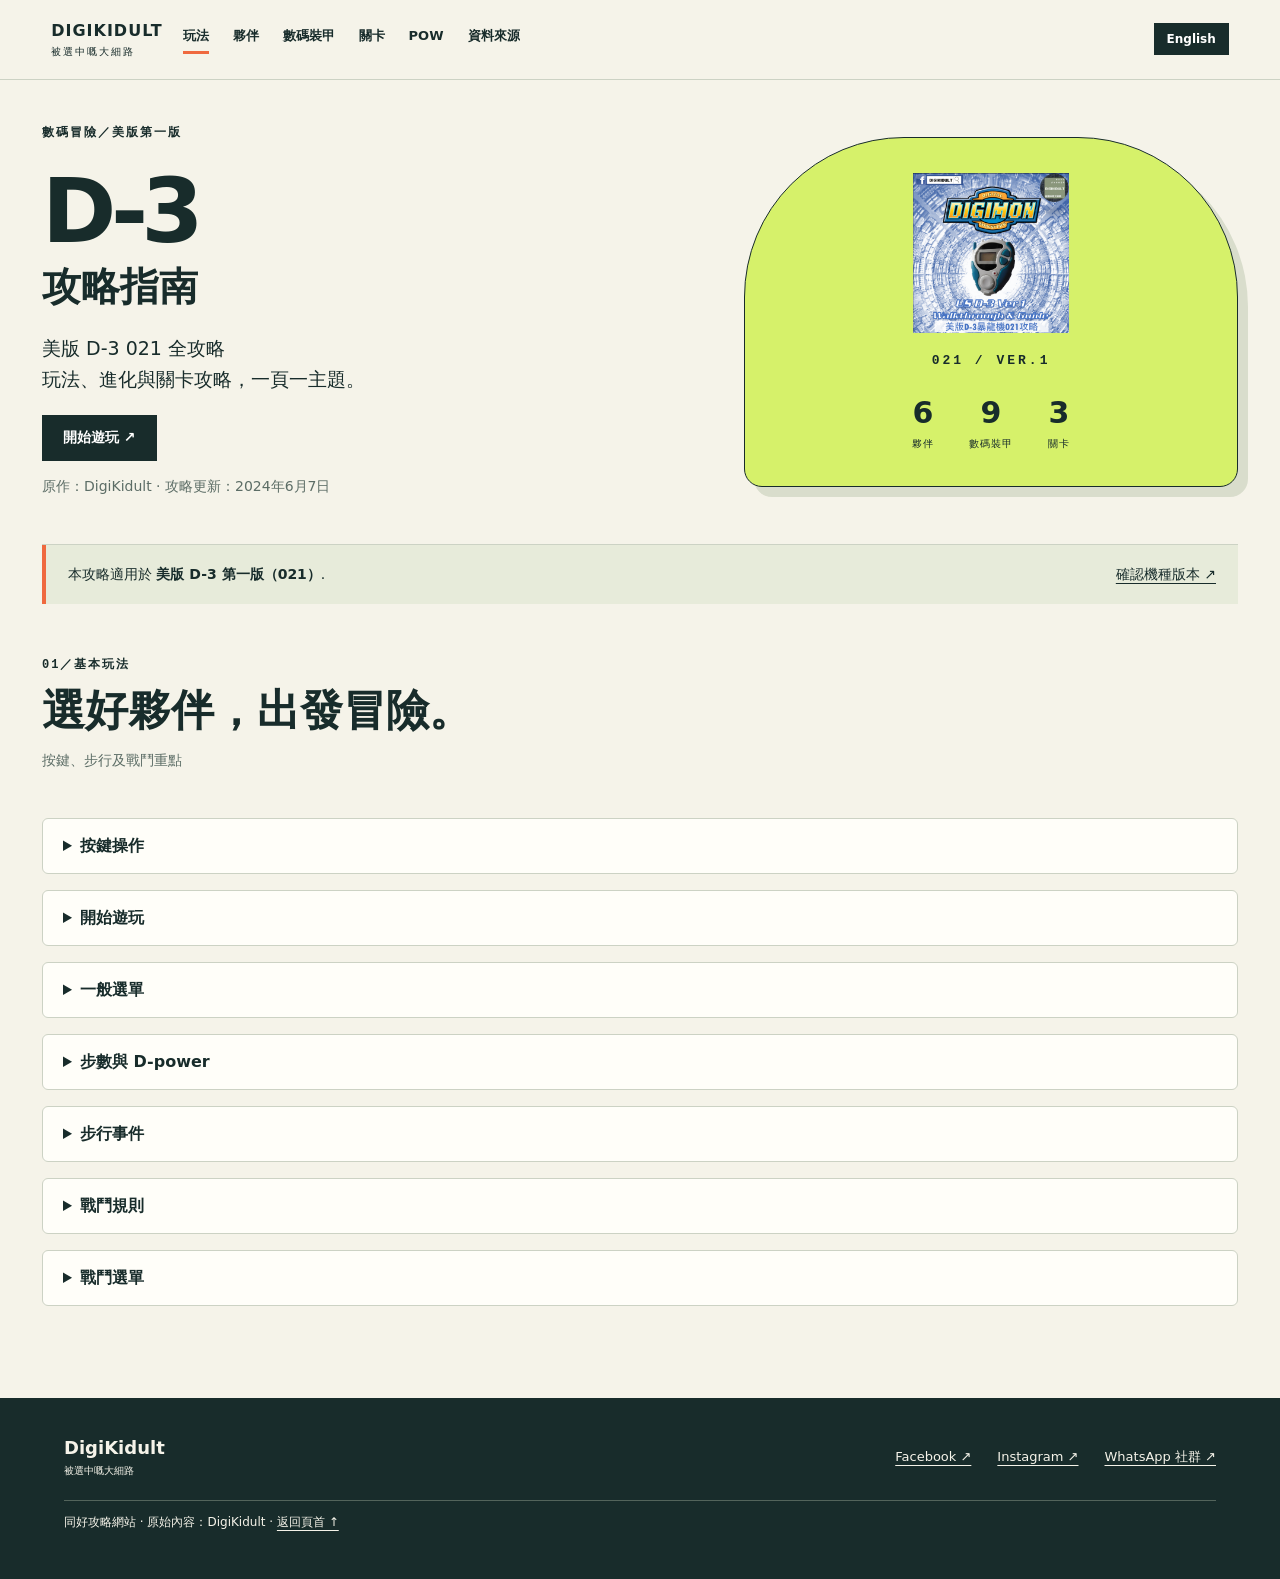
==== commit 1bbeea81: "Add files via upload" ====
--- a/D3USv1/index.html
+++ b/D3USv1/index.html
@@ -66,109 +66,109 @@
 
 ESC (逃走):
 逃離戰鬥
-Escape from the current battle</p></details></div></section><section id="partners"><div class="section-title"><p class="eyebrow">02 / YOUR TEAM</p><h2>Partner field notes</h2><p>夥伴數值 · Life (HP), Attack (AP) and evolution costs.</p></div><div class="toolbar"><label>Search partners<input id="partner-search" type="search" placeholder="Name, HP, evolution…"></label><label>Evolution stage<select id="stage"><option value="">All stages</option><option>Rookie</option><option>Armor</option><option>Champion</option><option>Ultimate</option><option>Mega</option></select></label><button id="reset" type="button">Reset filters</button><span id="count" role="status" aria-live="polite"></span></div><div class="grid partners"><article class="card" data-stage="Rookie" data-search="V仔獸
+Escape from the current battle</p></details></div></section><section id="partners"><div class="section-title"><p class="eyebrow">02 / YOUR TEAM</p><h2>Partner evolution routes</h2><p>夥伴數值 · Life (HP), Attack (AP) and evolution costs.</p></div><div class="evolution-intro"><span class="lang-zh">先選擇夥伴，再沿箭頭查看整條進化路線。箭頭標示 DP 與解鎖條件；裝甲是獨立分支。</span><span class="lang-en">Choose a partner and follow the arrows through its full evolution line. Arrows show DP and unlock conditions; Armor forms appear as separate branches.</span></div><div class="toolbar"><label><span class="lang-zh">選擇夥伴</span><span class="lang-en">Choose a partner</span><select id="lineage"><option value="Veemon">V仔獸 / Veemon</option><option value="Wormmon">蟲蟲獸 / Wormmon</option><option value="Hawkmon">麻鷹獸 / Hawkmon</option><option value="Tailmon">迪露獸 / Tailmon</option><option value="Armadimon">穿山獸 / Armadimon</option><option value="Patamon">巴達獸 / Patamon</option><option value="">全部夥伴 / All partners</option></select></label><label><span class="lang-zh">搜尋進化路線</span><span class="lang-en">Search evolution routes</span><input id="partner-search" type="search" placeholder="Name, HP, evolution…"></label><label><span class="lang-zh">標示進化階段</span><span class="lang-en">Highlight a stage</span><select id="stage"><option value="">All stages</option><option>Rookie</option><option>Armor</option><option>Champion</option><option>Ultimate</option><option>Mega</option></select></label><button id="reset" type="button">Reset filters</button><span id="count" role="status" aria-live="polite"></span></div><div class="lineages"><article class="lineage" data-partner="Veemon" ><div class="lineage-heading"><h3>V仔獸 <small>Veemon</small></h3><p><span class="lang-zh">取得方式：初始選擇，或步行時尋獲。</span><span class="lang-en">Recruitment: choose at the start or find while walking.</span></p></div><h4><span class="lang-zh">常規進化路線</span><span class="lang-en">Normal evolution route</span></h4><div class="evolution-flow"><article class="card" data-stage="Rookie" data-search="V仔獸
 Veemon    HP  3.0   AP  1.0    Starting / walking partner. "><img class="" src="assets/image25.png" alt="V仔獸
 Veemon " loading="lazy"><span class="tag">Rookie</span><h3>V仔獸
-Veemon </h3><div class="stats"><span>HP <b>3.0</b></span><span>AP <b>1.0</b></span></div><p>Starting / walking partner.</p></article><article class="card" data-stage="Rookie" data-search="蟲蟲獸
+Veemon </h3><div class="stats"><span>HP <b>3.0</b></span><span>AP <b>1.0</b></span></div><p>Starting / walking partner.</p></article><div class="evo-edge"><b aria-hidden="true">→</b><span class="lang-zh">8 DP｜先擊敗當區中頭目</span><span class="lang-en">8 DP · defeat the current area miniboss</span></div><article class="card" data-stage="Champion" data-search="V仔獸EX
+XV-mon   HP  8.0   AP  3.0    8 DP · defeat the area miniboss first. "><img class="" src="assets/image86.png" alt="V仔獸EX
+XV-mon" loading="lazy"><span class="tag">Champion</span><h3>V仔獸EX
+XV-mon</h3><div class="stats"><span>HP <b>8.0</b></span><span>AP <b>3.0</b></span></div><p>8 DP · defeat the area miniboss first.</p></article><div class="evo-edge"><b aria-hidden="true">→</b><span class="lang-zh">12 DP｜首次遇見玄武獸時解鎖</span><span class="lang-en">12 DP · unlock at first Xuanwumon encounter</span></div><article class="card" data-stage="Ultimate" data-search="機甲龍獸
+Paildramon   HP  11.0   AP  4.0    12 DP · unlock on first Xuanwumon encounter. "><img class="" src="assets/image22.png" alt="機甲龍獸
+Paildramon" loading="lazy"><span class="tag">Ultimate</span><h3>機甲龍獸
+Paildramon</h3><div class="stats"><span>HP <b>11.0</b></span><span>AP <b>4.0</b></span></div><p>12 DP · unlock on first Xuanwumon encounter.</p></article><div class="evo-edge"><b aria-hidden="true">→</b><span class="lang-zh">16 DP｜首次遇見白虎獸時解鎖</span><span class="lang-en">16 DP · unlock at first Baihumon encounter</span></div><article class="card" data-stage="Mega" data-search="帝皇龍甲獸
+Imperialdramon   HP  14.0   AP  5.0    16 DP · unlock on first Baihumon encounter. "><img class="" src="assets/image35.png" alt="帝皇龍甲獸
+Imperialdramon" loading="lazy"><span class="tag">Mega</span><h3>帝皇龍甲獸
+Imperialdramon</h3><div class="stats"><span>HP <b>14.0</b></span><span>AP <b>5.0</b></span></div><p>16 DP · unlock on first Baihumon encounter.</p></article></div><div class="armor-branch"><h4><span class="lang-zh">↳ 裝甲進化分支</span><span class="lang-en">↳ Armor evolution branches</span></h4><p><span class="lang-zh">由成長期夥伴使用對應數碼裝甲；不消耗 DP。</span><span class="lang-en">Use the matching DigiEgg with the Rookie partner; no DP required.</span></p><div class="armor-routes"><div class="armor-route"><div class="branch-label"><span class="lang-zh">V仔獸 ＋「勇氣」裝甲</span><span class="lang-en">Veemon + Courage DigiEgg</span><b aria-hidden="true">↓</b></div><article class="card" data-stage="Armor" data-search="烈焰獸
+Flamedramon    HP  5.0   AP  2-4*    AP 2–4 varies each round. "><img class="" src="assets/image90.png" alt="烈焰獸
+Flamedramon " loading="lazy"><span class="tag">Armor</span><h3>烈焰獸
+Flamedramon </h3><div class="stats"><span>HP <b>5.0</b></span><span>AP <b>2-4*</b></span></div><p>AP 2–4 varies each round.</p></article></div><div class="armor-route"><div class="branch-label"><span class="lang-zh">V仔獸 ＋「友情」裝甲</span><span class="lang-en">Veemon + Friendship DigiEgg</span><b aria-hidden="true">↓</b></div><article class="card" data-stage="Armor" data-search="雷龍獸
+Lighdramon   HP  7.0   AP  2-4*    AP 2–4 varies each round. "><img class="" src="assets/image7.png" alt="雷龍獸
+Lighdramon" loading="lazy"><span class="tag">Armor</span><h3>雷龍獸
+Lighdramon</h3><div class="stats"><span>HP <b>7.0</b></span><span>AP <b>2-4*</b></span></div><p>AP 2–4 varies each round.</p></article></div><div class="armor-route"><div class="branch-label"><span class="lang-zh">V仔獸 ＋「奇蹟」裝甲</span><span class="lang-en">Veemon + Miracles DigiEgg</span><b aria-hidden="true">↓</b><span class="lang-zh">擊敗白虎獸後取得</span><span class="lang-en">Obtained after defeating Baihumon</span></div><article class="card" data-stage="Armor" data-search="金甲龍獸
+Magnamon   HP  14.0   AP  5.0    Miracles DigiEgg · defeat Baihumon. "><img class="" src="assets/image48.png" alt="金甲龍獸
+Magnamon" loading="lazy"><span class="tag">Armor</span><h3>金甲龍獸
+Magnamon</h3><div class="stats"><span>HP <b>14.0</b></span><span>AP <b>5.0</b></span></div><p>Miracles DigiEgg · defeat Baihumon.</p></article></div></div></div></article><article class="lineage" data-partner="Wormmon" hidden><div class="lineage-heading"><h3>蟲蟲獸 <small>Wormmon</small></h3><p><span class="lang-zh">取得方式：第二關擊敗蟲蟲獸後加入。</span><span class="lang-en">Recruitment: defeat Wormmon in Area 2.</span></p></div><h4><span class="lang-zh">常規進化路線</span><span class="lang-en">Normal evolution route</span></h4><div class="evolution-flow"><article class="card" data-stage="Rookie" data-search="蟲蟲獸
 Wormmon    HP  3.0   AP  1.0    Joins after defeat in Area 2. "><img class="" src="assets/image27.png" alt="蟲蟲獸
 Wormmon " loading="lazy"><span class="tag">Rookie</span><h3>蟲蟲獸
-Wormmon </h3><div class="stats"><span>HP <b>3.0</b></span><span>AP <b>1.0</b></span></div><p>Joins after defeat in Area 2.</p></article><article class="card" data-stage="Rookie" data-search="麻鷹獸
+Wormmon </h3><div class="stats"><span>HP <b>3.0</b></span><span>AP <b>1.0</b></span></div><p>Joins after defeat in Area 2.</p></article><div class="evo-edge"><b aria-hidden="true">→</b><span class="lang-zh">8 DP｜先擊敗當區中頭目</span><span class="lang-en">8 DP · defeat the current area miniboss</span></div><article class="card" data-stage="Champion" data-search="飛蟲獸
+Stingmon   HP  8.0   AP  3.0    8 DP · defeat the area miniboss first. "><img class="" src="assets/image8.png" alt="飛蟲獸
+Stingmon" loading="lazy"><span class="tag">Champion</span><h3>飛蟲獸
+Stingmon</h3><div class="stats"><span>HP <b>8.0</b></span><span>AP <b>3.0</b></span></div><p>8 DP · defeat the area miniboss first.</p></article><div class="evo-edge"><b aria-hidden="true">→</b><span class="lang-zh">12 DP｜首次遇見玄武獸時解鎖</span><span class="lang-en">12 DP · unlock at first Xuanwumon encounter</span></div><article class="card" data-stage="Ultimate" data-search="恐蜂獸
+Dinobeemon   HP  11.0   AP  4.0    12 DP · unlock on first Xuanwumon encounter. "><img class="" src="assets/image23.png" alt="恐蜂獸
+Dinobeemon" loading="lazy"><span class="tag">Ultimate</span><h3>恐蜂獸
+Dinobeemon</h3><div class="stats"><span>HP <b>11.0</b></span><span>AP <b>4.0</b></span></div><p>12 DP · unlock on first Xuanwumon encounter.</p></article><div class="evo-edge"><b aria-hidden="true">→</b><span class="lang-zh">16 DP｜首次遇見白虎獸時解鎖</span><span class="lang-en">16 DP · unlock at first Baihumon encounter</span></div><article class="card" data-stage="Mega" data-search="究極古加獸
+Grankuwagamon   HP  14.0   AP  5.0    16 DP · unlock on first Baihumon encounter. "><img class="" src="assets/image15.png" alt="究極古加獸
+Grankuwagamon" loading="lazy"><span class="tag">Mega</span><h3>究極古加獸
+Grankuwagamon</h3><div class="stats"><span>HP <b>14.0</b></span><span>AP <b>5.0</b></span></div><p>16 DP · unlock on first Baihumon encounter.</p></article></div><div class="armor-branch"><h4><span class="lang-zh">↳ 裝甲進化分支</span><span class="lang-en">↳ Armor evolution branches</span></h4><p><span class="lang-zh">由成長期夥伴使用對應數碼裝甲；不消耗 DP。</span><span class="lang-en">Use the matching DigiEgg with the Rookie partner; no DP required.</span></p><p class="source-gap"><span class="lang-zh">可見工作表沒有列出蟲蟲獸的裝甲進化。</span><span class="lang-en">The visible source tabs list no Armor evolution for Wormmon.</span></p></div></article><article class="lineage" data-partner="Hawkmon" hidden><div class="lineage-heading"><h3>麻鷹獸 <small>Hawkmon</small></h3><p><span class="lang-zh">取得方式：初始選擇，或步行時尋獲。</span><span class="lang-en">Recruitment: choose at the start or find while walking.</span></p></div><h4><span class="lang-zh">常規進化路線</span><span class="lang-en">Normal evolution route</span></h4><div class="evolution-flow"><article class="card" data-stage="Rookie" data-search="麻鷹獸
 Hawkmon   HP  3.0   AP  1.0    Starting / walking partner. "><img class="" src="assets/image1.png" alt="麻鷹獸
 Hawkmon" loading="lazy"><span class="tag">Rookie</span><h3>麻鷹獸
-Hawkmon</h3><div class="stats"><span>HP <b>3.0</b></span><span>AP <b>1.0</b></span></div><p>Starting / walking partner.</p></article><article class="card" data-stage="Rookie" data-search="迪露獸
+Hawkmon</h3><div class="stats"><span>HP <b>3.0</b></span><span>AP <b>1.0</b></span></div><p>Starting / walking partner.</p></article><div class="evo-edge"><b aria-hidden="true">→</b><span class="lang-zh">8 DP｜先擊敗當區中頭目</span><span class="lang-en">8 DP · defeat the current area miniboss</span></div><article class="card" data-stage="Champion" data-search="亞古拉獸
+Aquilamon   HP  7.0   AP  3.0    8 DP · defeat the area miniboss first. "><img class="" src="assets/image38.png" alt="亞古拉獸
+Aquilamon" loading="lazy"><span class="tag">Champion</span><h3>亞古拉獸
+Aquilamon</h3><div class="stats"><span>HP <b>7.0</b></span><span>AP <b>3.0</b></span></div><p>8 DP · defeat the area miniboss first.</p></article><div class="evo-edge"><b aria-hidden="true">→</b><span class="lang-zh">12 DP｜首次遇見玄武獸時解鎖</span><span class="lang-en">12 DP · unlock at first Xuanwumon encounter</span></div><article class="card" data-stage="Ultimate" data-search="人面戰鷹獸
+Silphymon   HP  11.0   AP  4.0    12 DP · unlock on first Xuanwumon encounter. "><img class="" src="assets/image40.png" alt="人面戰鷹獸
+Silphymon" loading="lazy"><span class="tag">Ultimate</span><h3>人面戰鷹獸
+Silphymon</h3><div class="stats"><span>HP <b>11.0</b></span><span>AP <b>4.0</b></span></div><p>12 DP · unlock on first Xuanwumon encounter.</p></article><div class="evo-edge"><b aria-hidden="true">→</b><span class="lang-zh">16 DP｜首次遇見白虎獸時解鎖</span><span class="lang-en">16 DP · unlock at first Baihumon encounter</span></div><article class="card" data-stage="Mega" data-search="女戰神獸
+Valkyrimon   HP  14.0   AP  5.0    16 DP · unlock on first Baihumon encounter. "><img class="" src="assets/image9.png" alt="女戰神獸
+Valkyrimon" loading="lazy"><span class="tag">Mega</span><h3>女戰神獸
+Valkyrimon</h3><div class="stats"><span>HP <b>14.0</b></span><span>AP <b>5.0</b></span></div><p>16 DP · unlock on first Baihumon encounter.</p></article></div><div class="armor-branch"><h4><span class="lang-zh">↳ 裝甲進化分支</span><span class="lang-en">↳ Armor evolution branches</span></h4><p><span class="lang-zh">由成長期夥伴使用對應數碼裝甲；不消耗 DP。</span><span class="lang-en">Use the matching DigiEgg with the Rookie partner; no DP required.</span></p><div class="armor-routes"><div class="armor-route"><div class="branch-label"><span class="lang-zh">麻鷹獸 ＋「愛情」裝甲</span><span class="lang-en">Hawkmon + Love DigiEgg</span><b aria-hidden="true">↓</b></div><article class="card" data-stage="Armor" data-search="鐵鷹獸
+Holsmon   HP  5.0   AP  2-4*    AP 2–4 varies each round. "><img class="" src="assets/image34.png" alt="鐵鷹獸
+Holsmon" loading="lazy"><span class="tag">Armor</span><h3>鐵鷹獸
+Holsmon</h3><div class="stats"><span>HP <b>5.0</b></span><span>AP <b>2-4*</b></span></div><p>AP 2–4 varies each round.</p></article></div><div class="armor-route"><div class="branch-label"><span class="lang-zh">麻鷹獸 ＋「純真」裝甲</span><span class="lang-en">Hawkmon + Purity DigiEgg</span><b aria-hidden="true">↓</b></div><article class="card" data-stage="Armor" data-search="忍者獸
+Shurimon   HP  7.0   AP  2-4*    AP 2–4 varies each round. "><img class="" src="assets/image24.png" alt="忍者獸
+Shurimon" loading="lazy"><span class="tag">Armor</span><h3>忍者獸
+Shurimon</h3><div class="stats"><span>HP <b>7.0</b></span><span>AP <b>2-4*</b></span></div><p>AP 2–4 varies each round.</p></article></div></div></div></article><article class="lineage" data-partner="Tailmon" hidden><div class="lineage-heading"><h3>迪露獸 <small>Tailmon</small></h3><p><span class="lang-zh">取得方式：初始選擇，或步行時尋獲。</span><span class="lang-en">Recruitment: choose at the start or find while walking.</span></p></div><h4><span class="lang-zh">常規進化路線</span><span class="lang-en">Normal evolution route</span></h4><div class="evolution-flow"><article class="card" data-stage="Rookie" data-search="迪露獸
 Tailmon
 (神聖環丟失 Holy Ring lost)   HP  3.0   AP  1.0    Starting / walking partner. "><img class="" src="assets/image26.png" alt="迪露獸
 Tailmon
 (神聖環丟失 Holy Ring lost)" loading="lazy"><span class="tag">Rookie</span><h3>迪露獸
 Tailmon
-(神聖環丟失 Holy Ring lost)</h3><div class="stats"><span>HP <b>3.0</b></span><span>AP <b>1.0</b></span></div><p>Starting / walking partner.</p></article><article class="card" data-stage="Rookie" data-search="穿山獸
+(神聖環丟失 Holy Ring lost)</h3><div class="stats"><span>HP <b>3.0</b></span><span>AP <b>1.0</b></span></div><p>Starting / walking partner.</p></article><div class="evo-edge"><b aria-hidden="true">→</b><span class="lang-zh">8 DP｜先擊敗當區中頭目</span><span class="lang-en">8 DP · defeat the current area miniboss</span></div><article class="card" data-stage="Champion" data-search="迪露獸
+Tailmon   HP  7.0   AP  3.0    8 DP · defeat the area miniboss first. "><img class="" src="assets/image29.png" alt="迪露獸
+Tailmon" loading="lazy"><span class="tag">Champion</span><h3>迪露獸
+Tailmon</h3><div class="stats"><span>HP <b>7.0</b></span><span>AP <b>3.0</b></span></div><p>8 DP · defeat the area miniboss first.</p></article><div class="evo-edge"><b aria-hidden="true">→</b><span class="lang-zh">12 DP｜首次遇見玄武獸時解鎖</span><span class="lang-en">12 DP · unlock at first Xuanwumon encounter</span></div><article class="card" data-stage="Ultimate" data-search="天女獸
+Angelwomon   HP  11.0   AP  4.0    12 DP · unlock on first Xuanwumon encounter. "><img class="" src="assets/image52.png" alt="天女獸
+Angelwomon" loading="lazy"><span class="tag">Ultimate</span><h3>天女獸
+Angelwomon</h3><div class="stats"><span>HP <b>11.0</b></span><span>AP <b>4.0</b></span></div><p>12 DP · unlock on first Xuanwumon encounter.</p></article><div class="evo-edge"><b aria-hidden="true">→</b><span class="lang-zh">16 DP｜首次遇見白虎獸時解鎖</span><span class="lang-en">16 DP · unlock at first Baihumon encounter</span></div><article class="card" data-stage="Mega" data-search="聖龍獸
+Holydramon   HP  14.0   AP  5.0    16 DP · unlock on first Baihumon encounter. "><img class="" src="assets/image54.png" alt="聖龍獸
+Holydramon" loading="lazy"><span class="tag">Mega</span><h3>聖龍獸
+Holydramon</h3><div class="stats"><span>HP <b>14.0</b></span><span>AP <b>5.0</b></span></div><p>16 DP · unlock on first Baihumon encounter.</p></article></div><div class="armor-branch"><h4><span class="lang-zh">↳ 裝甲進化分支</span><span class="lang-en">↳ Armor evolution branches</span></h4><p><span class="lang-zh">由成長期夥伴使用對應數碼裝甲；不消耗 DP。</span><span class="lang-en">Use the matching DigiEgg with the Rookie partner; no DP required.</span></p><div class="armor-routes"><div class="armor-route"><div class="branch-label"><span class="lang-zh">迪露獸 ＋「光明」裝甲</span><span class="lang-en">Tailmon + Light DigiEgg</span><b aria-hidden="true">↓</b></div><article class="card" data-stage="Armor" data-search="尼菲迪獸
+Nefertimon   HP  7.0   AP  2-4*    AP 2–4 varies each round. "><img class="" src="assets/image2.png" alt="尼菲迪獸
+Nefertimon" loading="lazy"><span class="tag">Armor</span><h3>尼菲迪獸
+Nefertimon</h3><div class="stats"><span>HP <b>7.0</b></span><span>AP <b>2-4*</b></span></div><p>AP 2–4 varies each round.</p></article></div></div></div></article><article class="lineage" data-partner="Armadimon" hidden><div class="lineage-heading"><h3>穿山獸 <small>Armadimon</small></h3><p><span class="lang-zh">取得方式：初始選擇，或步行時尋獲。</span><span class="lang-en">Recruitment: choose at the start or find while walking.</span></p></div><h4><span class="lang-zh">常規進化路線</span><span class="lang-en">Normal evolution route</span></h4><div class="evolution-flow"><article class="card" data-stage="Rookie" data-search="穿山獸
 Armadimon   HP  3.0   AP  1.0    Starting / walking partner. "><img class="" src="assets/image31.png" alt="穿山獸
 Armadimon" loading="lazy"><span class="tag">Rookie</span><h3>穿山獸
-Armadimon</h3><div class="stats"><span>HP <b>3.0</b></span><span>AP <b>1.0</b></span></div><p>Starting / walking partner.</p></article><article class="card" data-stage="Rookie" data-search="巴達獸
+Armadimon</h3><div class="stats"><span>HP <b>3.0</b></span><span>AP <b>1.0</b></span></div><p>Starting / walking partner.</p></article><div class="evo-edge"><b aria-hidden="true">→</b><span class="lang-zh">8 DP｜先擊敗當區中頭目</span><span class="lang-en">8 DP · defeat the current area miniboss</span></div><article class="card" data-stage="Champion" data-search="戰甲獸
+Ankylomon   HP  9.0   AP  3.0    8 DP · defeat the area miniboss first. "><img class="" src="assets/image3.png" alt="戰甲獸
+Ankylomon" loading="lazy"><span class="tag">Champion</span><h3>戰甲獸
+Ankylomon</h3><div class="stats"><span>HP <b>9.0</b></span><span>AP <b>3.0</b></span></div><p>8 DP · defeat the area miniboss first.</p></article><div class="evo-edge"><b aria-hidden="true">→</b><span class="lang-zh">12 DP｜首次遇見玄武獸時解鎖</span><span class="lang-en">12 DP · unlock at first Xuanwumon encounter</span></div><article class="card" data-stage="Ultimate" data-search="古神獸
+Shakkoumon   HP  11.0   AP  4.0    12 DP · unlock on first Xuanwumon encounter. "><img class="" src="assets/image12.png" alt="古神獸
+Shakkoumon" loading="lazy"><span class="tag">Ultimate</span><h3>古神獸
+Shakkoumon</h3><div class="stats"><span>HP <b>11.0</b></span><span>AP <b>4.0</b></span></div><p>12 DP · unlock on first Xuanwumon encounter.</p></article><div class="evo-edge"><b aria-hidden="true">→</b><span class="lang-zh">16 DP｜首次遇見白虎獸時解鎖</span><span class="lang-en">16 DP · unlock at first Baihumon encounter</span></div><article class="card" data-stage="Mega" data-search="維京毛人獸
+Vikemon   HP  14.0   AP  5.0    16 DP · unlock on first Baihumon encounter. "><img class="" src="assets/image36.png" alt="維京毛人獸
+Vikemon" loading="lazy"><span class="tag">Mega</span><h3>維京毛人獸
+Vikemon</h3><div class="stats"><span>HP <b>14.0</b></span><span>AP <b>5.0</b></span></div><p>16 DP · unlock on first Baihumon encounter.</p></article></div><div class="armor-branch"><h4><span class="lang-zh">↳ 裝甲進化分支</span><span class="lang-en">↳ Armor evolution branches</span></h4><p><span class="lang-zh">由成長期夥伴使用對應數碼裝甲；不消耗 DP。</span><span class="lang-en">Use the matching DigiEgg with the Rookie partner; no DP required.</span></p><div class="armor-routes"><div class="armor-route"><div class="branch-label"><span class="lang-zh">穿山獸 ＋「知識」裝甲</span><span class="lang-en">Armadimon + Knowledge DigiEgg</span><b aria-hidden="true">↓</b></div><article class="card" data-stage="Armor" data-search="鋼鑽獸
+digmon   HP  6.0   AP  2-4*    AP 2–4 varies each round. "><img class="" src="assets/image58.png" alt="鋼鑽獸
+digmon" loading="lazy"><span class="tag">Armor</span><h3>鋼鑽獸
+digmon</h3><div class="stats"><span>HP <b>6.0</b></span><span>AP <b>2-4*</b></span></div><p>AP 2–4 varies each round.</p></article></div><div class="armor-route"><div class="branch-label"><span class="lang-zh">穿山獸 ＋「誠實」裝甲</span><span class="lang-en">Armadimon + Sincerity DigiEgg</span><b aria-hidden="true">↓</b></div><article class="card" data-stage="Armor" data-search="潛鯊獸
+Sabmarimon   HP  8.0   AP  2-4*    AP 2–4 varies each round. "><img class="" src="assets/image42.png" alt="潛鯊獸
+Sabmarimon" loading="lazy"><span class="tag">Armor</span><h3>潛鯊獸
+Sabmarimon</h3><div class="stats"><span>HP <b>8.0</b></span><span>AP <b>2-4*</b></span></div><p>AP 2–4 varies each round.</p></article></div></div></div></article><article class="lineage" data-partner="Patamon" hidden><div class="lineage-heading"><h3>巴達獸 <small>Patamon</small></h3><p><span class="lang-zh">取得方式：初始選擇，或步行時尋獲。</span><span class="lang-en">Recruitment: choose at the start or find while walking.</span></p></div><h4><span class="lang-zh">常規進化路線</span><span class="lang-en">Normal evolution route</span></h4><div class="evolution-flow"><article class="card" data-stage="Rookie" data-search="巴達獸
 Patamon   HP  3.0   AP  1.0    Starting / walking partner. "><img class="" src="assets/image19.png" alt="巴達獸
 Patamon" loading="lazy"><span class="tag">Rookie</span><h3>巴達獸
-Patamon</h3><div class="stats"><span>HP <b>3.0</b></span><span>AP <b>1.0</b></span></div><p>Starting / walking partner.</p></article><article class="card" data-stage="Armor" data-search="烈焰獸
-Flamedramon    HP  5.0   AP  2-4*    AP 2–4 varies each round. "><img class="" src="assets/image90.png" alt="烈焰獸
-Flamedramon " loading="lazy"><span class="tag">Armor</span><h3>烈焰獸
-Flamedramon </h3><div class="stats"><span>HP <b>5.0</b></span><span>AP <b>2-4*</b></span></div><p>AP 2–4 varies each round.</p></article><article class="card" data-stage="Armor" data-search="鐵鷹獸
-Holsmon   HP  5.0   AP  2-4*    AP 2–4 varies each round. "><img class="" src="assets/image34.png" alt="鐵鷹獸
-Holsmon" loading="lazy"><span class="tag">Armor</span><h3>鐵鷹獸
-Holsmon</h3><div class="stats"><span>HP <b>5.0</b></span><span>AP <b>2-4*</b></span></div><p>AP 2–4 varies each round.</p></article><article class="card" data-stage="Armor" data-search="尼菲迪獸
-Nefertimon   HP  7.0   AP  2-4*    AP 2–4 varies each round. "><img class="" src="assets/image2.png" alt="尼菲迪獸
-Nefertimon" loading="lazy"><span class="tag">Armor</span><h3>尼菲迪獸
-Nefertimon</h3><div class="stats"><span>HP <b>7.0</b></span><span>AP <b>2-4*</b></span></div><p>AP 2–4 varies each round.</p></article><article class="card" data-stage="Armor" data-search="鋼鑽獸
-digmon   HP  6.0   AP  2-4*    AP 2–4 varies each round. "><img class="" src="assets/image58.png" alt="鋼鑽獸
-digmon" loading="lazy"><span class="tag">Armor</span><h3>鋼鑽獸
-digmon</h3><div class="stats"><span>HP <b>6.0</b></span><span>AP <b>2-4*</b></span></div><p>AP 2–4 varies each round.</p></article><article class="card" data-stage="Armor" data-search="天馬獸
+Patamon</h3><div class="stats"><span>HP <b>3.0</b></span><span>AP <b>1.0</b></span></div><p>Starting / walking partner.</p></article><div class="evo-edge"><b aria-hidden="true">→</b><span class="lang-zh">8 DP｜先擊敗當區中頭目</span><span class="lang-en">8 DP · defeat the current area miniboss</span></div><article class="card" data-stage="Champion" data-search="天使獸
+Angemon   HP  7.0   AP  3.0    8 DP · defeat the area miniboss first. "><img class="" src="assets/image16.png" alt="天使獸
+Angemon" loading="lazy"><span class="tag">Champion</span><h3>天使獸
+Angemon</h3><div class="stats"><span>HP <b>7.0</b></span><span>AP <b>3.0</b></span></div><p>8 DP · defeat the area miniboss first.</p></article><div class="evo-edge"><b aria-hidden="true">→</b><span class="lang-zh">12 DP｜首次遇見玄武獸時解鎖</span><span class="lang-en">12 DP · unlock at first Xuanwumon encounter</span></div><article class="card" data-stage="Ultimate" data-search="神聖天使獸
+Holyangemon   HP  11.0   AP  4.0    12 DP · unlock on first Xuanwumon encounter. "><img class="" src="assets/image6.png" alt="神聖天使獸
+Holyangemon" loading="lazy"><span class="tag">Ultimate</span><h3>神聖天使獸
+Holyangemon</h3><div class="stats"><span>HP <b>11.0</b></span><span>AP <b>4.0</b></span></div><p>12 DP · unlock on first Xuanwumon encounter.</p></article><div class="evo-edge"><b aria-hidden="true">→</b><span class="lang-zh">16 DP｜首次遇見白虎獸時解鎖</span><span class="lang-en">16 DP · unlock at first Baihumon encounter</span></div><article class="card" data-stage="Mega" data-search="究極天使獸
+Seraphimon   HP  14.0   AP  5.0    16 DP · unlock on first Baihumon encounter. "><img class="" src="assets/image98.png" alt="究極天使獸
+Seraphimon" loading="lazy"><span class="tag">Mega</span><h3>究極天使獸
+Seraphimon</h3><div class="stats"><span>HP <b>14.0</b></span><span>AP <b>5.0</b></span></div><p>16 DP · unlock on first Baihumon encounter.</p></article></div><div class="armor-branch"><h4><span class="lang-zh">↳ 裝甲進化分支</span><span class="lang-en">↳ Armor evolution branches</span></h4><p><span class="lang-zh">由成長期夥伴使用對應數碼裝甲；不消耗 DP。</span><span class="lang-en">Use the matching DigiEgg with the Rookie partner; no DP required.</span></p><div class="armor-routes"><div class="armor-route"><div class="branch-label"><span class="lang-zh">巴達獸 ＋「希望」裝甲</span><span class="lang-en">Patamon + Hope DigiEgg</span><b aria-hidden="true">↓</b></div><article class="card" data-stage="Armor" data-search="天馬獸
 Pegasusmon   HP  7.0   AP  2-4*    AP 2–4 varies each round. "><img class="" src="assets/image4.png" alt="天馬獸
 Pegasusmon" loading="lazy"><span class="tag">Armor</span><h3>天馬獸
-Pegasusmon</h3><div class="stats"><span>HP <b>7.0</b></span><span>AP <b>2-4*</b></span></div><p>AP 2–4 varies each round.</p></article><article class="card" data-stage="Armor" data-search="雷龍獸
-Lighdramon   HP  7.0   AP  2-4*    AP 2–4 varies each round. "><img class="" src="assets/image7.png" alt="雷龍獸
-Lighdramon" loading="lazy"><span class="tag">Armor</span><h3>雷龍獸
-Lighdramon</h3><div class="stats"><span>HP <b>7.0</b></span><span>AP <b>2-4*</b></span></div><p>AP 2–4 varies each round.</p></article><article class="card" data-stage="Armor" data-search="忍者獸
-Shurimon   HP  7.0   AP  2-4*    AP 2–4 varies each round. "><img class="" src="assets/image24.png" alt="忍者獸
-Shurimon" loading="lazy"><span class="tag">Armor</span><h3>忍者獸
-Shurimon</h3><div class="stats"><span>HP <b>7.0</b></span><span>AP <b>2-4*</b></span></div><p>AP 2–4 varies each round.</p></article><article class="card" data-stage="Armor" data-search="潛鯊獸
-Sabmarimon   HP  8.0   AP  2-4*    AP 2–4 varies each round. "><img class="" src="assets/image42.png" alt="潛鯊獸
-Sabmarimon" loading="lazy"><span class="tag">Armor</span><h3>潛鯊獸
-Sabmarimon</h3><div class="stats"><span>HP <b>8.0</b></span><span>AP <b>2-4*</b></span></div><p>AP 2–4 varies each round.</p></article><article class="card" data-stage="Armor" data-search="金甲龍獸
-Magnamon   HP  14.0   AP  5.0    Miracles DigiEgg · defeat Baihumon. "><img class="" src="assets/image48.png" alt="金甲龍獸
-Magnamon" loading="lazy"><span class="tag">Armor</span><h3>金甲龍獸
-Magnamon</h3><div class="stats"><span>HP <b>14.0</b></span><span>AP <b>5.0</b></span></div><p>Miracles DigiEgg · defeat Baihumon.</p></article><article class="card" data-stage="Champion" data-search="V仔獸EX
-XV-mon   HP  8.0   AP  3.0    8 DP · defeat the area miniboss first. "><img class="" src="assets/image86.png" alt="V仔獸EX
-XV-mon" loading="lazy"><span class="tag">Champion</span><h3>V仔獸EX
-XV-mon</h3><div class="stats"><span>HP <b>8.0</b></span><span>AP <b>3.0</b></span></div><p>8 DP · defeat the area miniboss first.</p></article><article class="card" data-stage="Champion" data-search="飛蟲獸
-Stingmon   HP  8.0   AP  3.0    8 DP · defeat the area miniboss first. "><img class="" src="assets/image8.png" alt="飛蟲獸
-Stingmon" loading="lazy"><span class="tag">Champion</span><h3>飛蟲獸
-Stingmon</h3><div class="stats"><span>HP <b>8.0</b></span><span>AP <b>3.0</b></span></div><p>8 DP · defeat the area miniboss first.</p></article><article class="card" data-stage="Champion" data-search="亞古拉獸
-Aquilamon   HP  7.0   AP  3.0    8 DP · defeat the area miniboss first. "><img class="" src="assets/image38.png" alt="亞古拉獸
-Aquilamon" loading="lazy"><span class="tag">Champion</span><h3>亞古拉獸
-Aquilamon</h3><div class="stats"><span>HP <b>7.0</b></span><span>AP <b>3.0</b></span></div><p>8 DP · defeat the area miniboss first.</p></article><article class="card" data-stage="Champion" data-search="迪露獸
-Tailmon   HP  7.0   AP  3.0    8 DP · defeat the area miniboss first. "><img class="" src="assets/image29.png" alt="迪露獸
-Tailmon" loading="lazy"><span class="tag">Champion</span><h3>迪露獸
-Tailmon</h3><div class="stats"><span>HP <b>7.0</b></span><span>AP <b>3.0</b></span></div><p>8 DP · defeat the area miniboss first.</p></article><article class="card" data-stage="Champion" data-search="戰甲獸
-Ankylomon   HP  9.0   AP  3.0    8 DP · defeat the area miniboss first. "><img class="" src="assets/image3.png" alt="戰甲獸
-Ankylomon" loading="lazy"><span class="tag">Champion</span><h3>戰甲獸
-Ankylomon</h3><div class="stats"><span>HP <b>9.0</b></span><span>AP <b>3.0</b></span></div><p>8 DP · defeat the area miniboss first.</p></article><article class="card" data-stage="Champion" data-search="天使獸
-Angemon   HP  7.0   AP  3.0    8 DP · defeat the area miniboss first. "><img class="" src="assets/image16.png" alt="天使獸
-Angemon" loading="lazy"><span class="tag">Champion</span><h3>天使獸
-Angemon</h3><div class="stats"><span>HP <b>7.0</b></span><span>AP <b>3.0</b></span></div><p>8 DP · defeat the area miniboss first.</p></article><article class="card" data-stage="Ultimate" data-search="機甲龍獸
-Paildramon   HP  11.0   AP  4.0    12 DP · unlock on first Xuanwumon encounter. "><img class="" src="assets/image22.png" alt="機甲龍獸
-Paildramon" loading="lazy"><span class="tag">Ultimate</span><h3>機甲龍獸
-Paildramon</h3><div class="stats"><span>HP <b>11.0</b></span><span>AP <b>4.0</b></span></div><p>12 DP · unlock on first Xuanwumon encounter.</p></article><article class="card" data-stage="Ultimate" data-search="恐蜂獸
-Dinobeemon   HP  11.0   AP  4.0    12 DP · unlock on first Xuanwumon encounter. "><img class="" src="assets/image23.png" alt="恐蜂獸
-Dinobeemon" loading="lazy"><span class="tag">Ultimate</span><h3>恐蜂獸
-Dinobeemon</h3><div class="stats"><span>HP <b>11.0</b></span><span>AP <b>4.0</b></span></div><p>12 DP · unlock on first Xuanwumon encounter.</p></article><article class="card" data-stage="Ultimate" data-search="人面戰鷹獸
-Silphymon   HP  11.0   AP  4.0    12 DP · unlock on first Xuanwumon encounter. "><img class="" src="assets/image40.png" alt="人面戰鷹獸
-Silphymon" loading="lazy"><span class="tag">Ultimate</span><h3>人面戰鷹獸
-Silphymon</h3><div class="stats"><span>HP <b>11.0</b></span><span>AP <b>4.0</b></span></div><p>12 DP · unlock on first Xuanwumon encounter.</p></article><article class="card" data-stage="Ultimate" data-search="天女獸
-Angelwomon   HP  11.0   AP  4.0    12 DP · unlock on first Xuanwumon encounter. "><img class="" src="assets/image52.png" alt="天女獸
-Angelwomon" loading="lazy"><span class="tag">Ultimate</span><h3>天女獸
-Angelwomon</h3><div class="stats"><span>HP <b>11.0</b></span><span>AP <b>4.0</b></span></div><p>12 DP · unlock on first Xuanwumon encounter.</p></article><article class="card" data-stage="Ultimate" data-search="古神獸
-Shakkoumon   HP  11.0   AP  4.0    12 DP · unlock on first Xuanwumon encounter. "><img class="" src="assets/image12.png" alt="古神獸
-Shakkoumon" loading="lazy"><span class="tag">Ultimate</span><h3>古神獸
-Shakkoumon</h3><div class="stats"><span>HP <b>11.0</b></span><span>AP <b>4.0</b></span></div><p>12 DP · unlock on first Xuanwumon encounter.</p></article><article class="card" data-stage="Ultimate" data-search="神聖天使獸
-Holyangemon   HP  11.0   AP  4.0    12 DP · unlock on first Xuanwumon encounter. "><img class="" src="assets/image6.png" alt="神聖天使獸
-Holyangemon" loading="lazy"><span class="tag">Ultimate</span><h3>神聖天使獸
-Holyangemon</h3><div class="stats"><span>HP <b>11.0</b></span><span>AP <b>4.0</b></span></div><p>12 DP · unlock on first Xuanwumon encounter.</p></article><article class="card" data-stage="Mega" data-search="帝皇龍甲獸
-Imperialdramon   HP  14.0   AP  5.0    16 DP · unlock on first Baihumon encounter. "><img class="" src="assets/image35.png" alt="帝皇龍甲獸
-Imperialdramon" loading="lazy"><span class="tag">Mega</span><h3>帝皇龍甲獸
-Imperialdramon</h3><div class="stats"><span>HP <b>14.0</b></span><span>AP <b>5.0</b></span></div><p>16 DP · unlock on first Baihumon encounter.</p></article><article class="card" data-stage="Mega" data-search="究極古加獸
-Grankuwagamon   HP  14.0   AP  5.0    16 DP · unlock on first Baihumon encounter. "><img class="" src="assets/image15.png" alt="究極古加獸
-Grankuwagamon" loading="lazy"><span class="tag">Mega</span><h3>究極古加獸
-Grankuwagamon</h3><div class="stats"><span>HP <b>14.0</b></span><span>AP <b>5.0</b></span></div><p>16 DP · unlock on first Baihumon encounter.</p></article><article class="card" data-stage="Mega" data-search="女戰神獸
-Valkyrimon   HP  14.0   AP  5.0    16 DP · unlock on first Baihumon encounter. "><img class="" src="assets/image9.png" alt="女戰神獸
-Valkyrimon" loading="lazy"><span class="tag">Mega</span><h3>女戰神獸
-Valkyrimon</h3><div class="stats"><span>HP <b>14.0</b></span><span>AP <b>5.0</b></span></div><p>16 DP · unlock on first Baihumon encounter.</p></article><article class="card" data-stage="Mega" data-search="聖龍獸
-Holydramon   HP  14.0   AP  5.0    16 DP · unlock on first Baihumon encounter. "><img class="" src="assets/image54.png" alt="聖龍獸
-Holydramon" loading="lazy"><span class="tag">Mega</span><h3>聖龍獸
-Holydramon</h3><div class="stats"><span>HP <b>14.0</b></span><span>AP <b>5.0</b></span></div><p>16 DP · unlock on first Baihumon encounter.</p></article><article class="card" data-stage="Mega" data-search="維京毛人獸
-Vikemon   HP  14.0   AP  5.0    16 DP · unlock on first Baihumon encounter. "><img class="" src="assets/image36.png" alt="維京毛人獸
-Vikemon" loading="lazy"><span class="tag">Mega</span><h3>維京毛人獸
-Vikemon</h3><div class="stats"><span>HP <b>14.0</b></span><span>AP <b>5.0</b></span></div><p>16 DP · unlock on first Baihumon encounter.</p></article><article class="card" data-stage="Mega" data-search="究極天使獸
-Seraphimon   HP  14.0   AP  5.0    16 DP · unlock on first Baihumon encounter. "><img class="" src="assets/image98.png" alt="究極天使獸
-Seraphimon" loading="lazy"><span class="tag">Mega</span><h3>究極天使獸
-Seraphimon</h3><div class="stats"><span>HP <b>14.0</b></span><span>AP <b>5.0</b></span></div><p>16 DP · unlock on first Baihumon encounter.</p></article></div><p id="empty" hidden>No partners match. Try another name or stage.</p></section><section id="eggs"><div class="section-title"><p class="eyebrow">03 / ARMOR UP</p><h2>Nine DigiEggs. New possibilities.</h2><p>數碼裝甲 · Armor evolution uses no DP; armor may be damaged after battle.</p></div><div class="grid"><article class="card" data-search="勇氣 Courage  V仔獸＞烈焰獸
+Pegasusmon</h3><div class="stats"><span>HP <b>7.0</b></span><span>AP <b>2-4*</b></span></div><p>AP 2–4 varies each round.</p></article></div></div></div></article></div><p id="empty" hidden>No partners match. Try another name or stage.</p></section><section id="eggs"><div class="section-title"><p class="eyebrow">03 / ARMOR UP</p><h2>Nine DigiEggs. New possibilities.</h2><p>數碼裝甲 · Armor evolution uses no DP; armor may be damaged after battle.</p></div><div class="grid"><article class="card" data-search="勇氣 Courage  V仔獸＞烈焰獸
 Veemon &amp;gt;Flamedramon   如開始遊戲時選擇/步行時尋找到V仔獸，會自動獲得
 If you choose Veemon at the beginning or encounter him while walking,
 , will automatically obtain it as starter pack "><img class="" src="assets/image28.png" alt="勇氣 Courage" loading="lazy"><span class="tag">DigiEgg</span><h3>勇氣 Courage</h3><p class="preserve">V仔獸＞烈焰獸
--- a/D3USv1/styles.css
+++ b/D3USv1/styles.css
@@ -3,3 +3,4 @@
 
 .hero-device>img{width:min(100%,260px);height:260px;object-fit:contain;image-rendering:auto}@media(max-width:650px){.hero-device>img{height:200px}}
 nav a[aria-selected=true]{color:var(--ink);border-bottom:3px solid var(--orange);padding-bottom:5px}#language-toggle{padding:8px 12px;white-space:nowrap;margin-left:auto;font-size:12px}header{flex-wrap:wrap}main>section[role=tabpanel]{border-bottom:0;padding-top:40px}.hero{min-height:370px;padding:32px 0}.hero h1{font-size:clamp(60px,7vw,90px)}.hero-device{min-height:270px}.hero-device>img{height:160px}.how-grid{columns:1}.guide-block{padding:15px 20px}.card h3{line-height:1.6}html[lang=zh-Hant] h1 span{letter-spacing:0}html[lang=zh-Hant] h2{letter-spacing:0}@media(max-width:950px){header{flex-direction:row;align-items:center}nav{order:3;width:100%}}@media(max-width:650px){.hero{grid-template-columns:1fr}.hero-device{display:none}h2{font-size:28px}}
+html[lang=zh-Hant] .lang-en,html[lang=en] .lang-zh{display:none}.evolution-intro{background:#e4edcf;border-left:4px solid var(--orange);padding:16px 20px}.lineage{background:#e9ecdf;padding:24px;border:1px solid var(--line);border-radius:8px;margin:24px 0}.lineage-heading{border-bottom:2px solid var(--ink);margin-bottom:22px}.lineage-heading h3{font-size:28px;margin-top:0}.lineage-heading small{font-size:16px;color:var(--muted)}.lineage h4{font-size:16px;margin:20px 0 12px}.evolution-flow{display:grid;grid-template-columns:minmax(0,1fr) 85px minmax(0,1fr) 85px minmax(0,1fr) 85px minmax(0,1fr);align-items:stretch}.evolution-flow .card{padding:16px}.evolution-flow .card h3{font-size:17px}.evolution-flow .card>img{height:85px}.evolution-flow .card p{display:none}.evo-edge{align-self:center;text-align:center;font-size:11px;line-height:1.6;padding:6px}.evo-edge>b{display:block;font-size:30px;color:#7a4b27}.armor-branch{margin-top:24px;padding:8px 20px 20px;border-left:3px solid #92a257;background:#f3f5e9}.armor-branch>p{font-size:14px}.armor-routes{display:grid;grid-template-columns:repeat(3,minmax(0,1fr));gap:16px}.branch-label{font-size:13px;text-align:center;min-height:80px;padding:10px}.branch-label>b{display:block;font-size:26px}.stage-focus{outline:3px solid var(--orange);outline-offset:2px}.source-gap{border:1px dashed #9ca58c;padding:15px}@media(max-width:900px){.evolution-flow{grid-template-columns:1fr}.evo-edge{padding:10px;display:flex;align-items:center;justify-content:center;gap:15px}.evo-edge>b{transform:rotate(90deg)}.evolution-flow .card{display:grid;grid-template-columns:80px 1fr;column-gap:16px;align-items:center;padding:16px}.evolution-flow .card>img{grid-row:1/4;margin:0;height:80px}.evolution-flow .card h3{margin:8px 0}.evolution-flow .tag{justify-self:start}.evolution-flow .stats{grid-column:2}}@media(max-width:650px){.lineage{padding:16px}.armor-routes{grid-template-columns:1fr}.armor-branch{padding:8px 12px 16px}.branch-label{min-height:0}.toolbar>label{flex:1;min-width:145px}}
